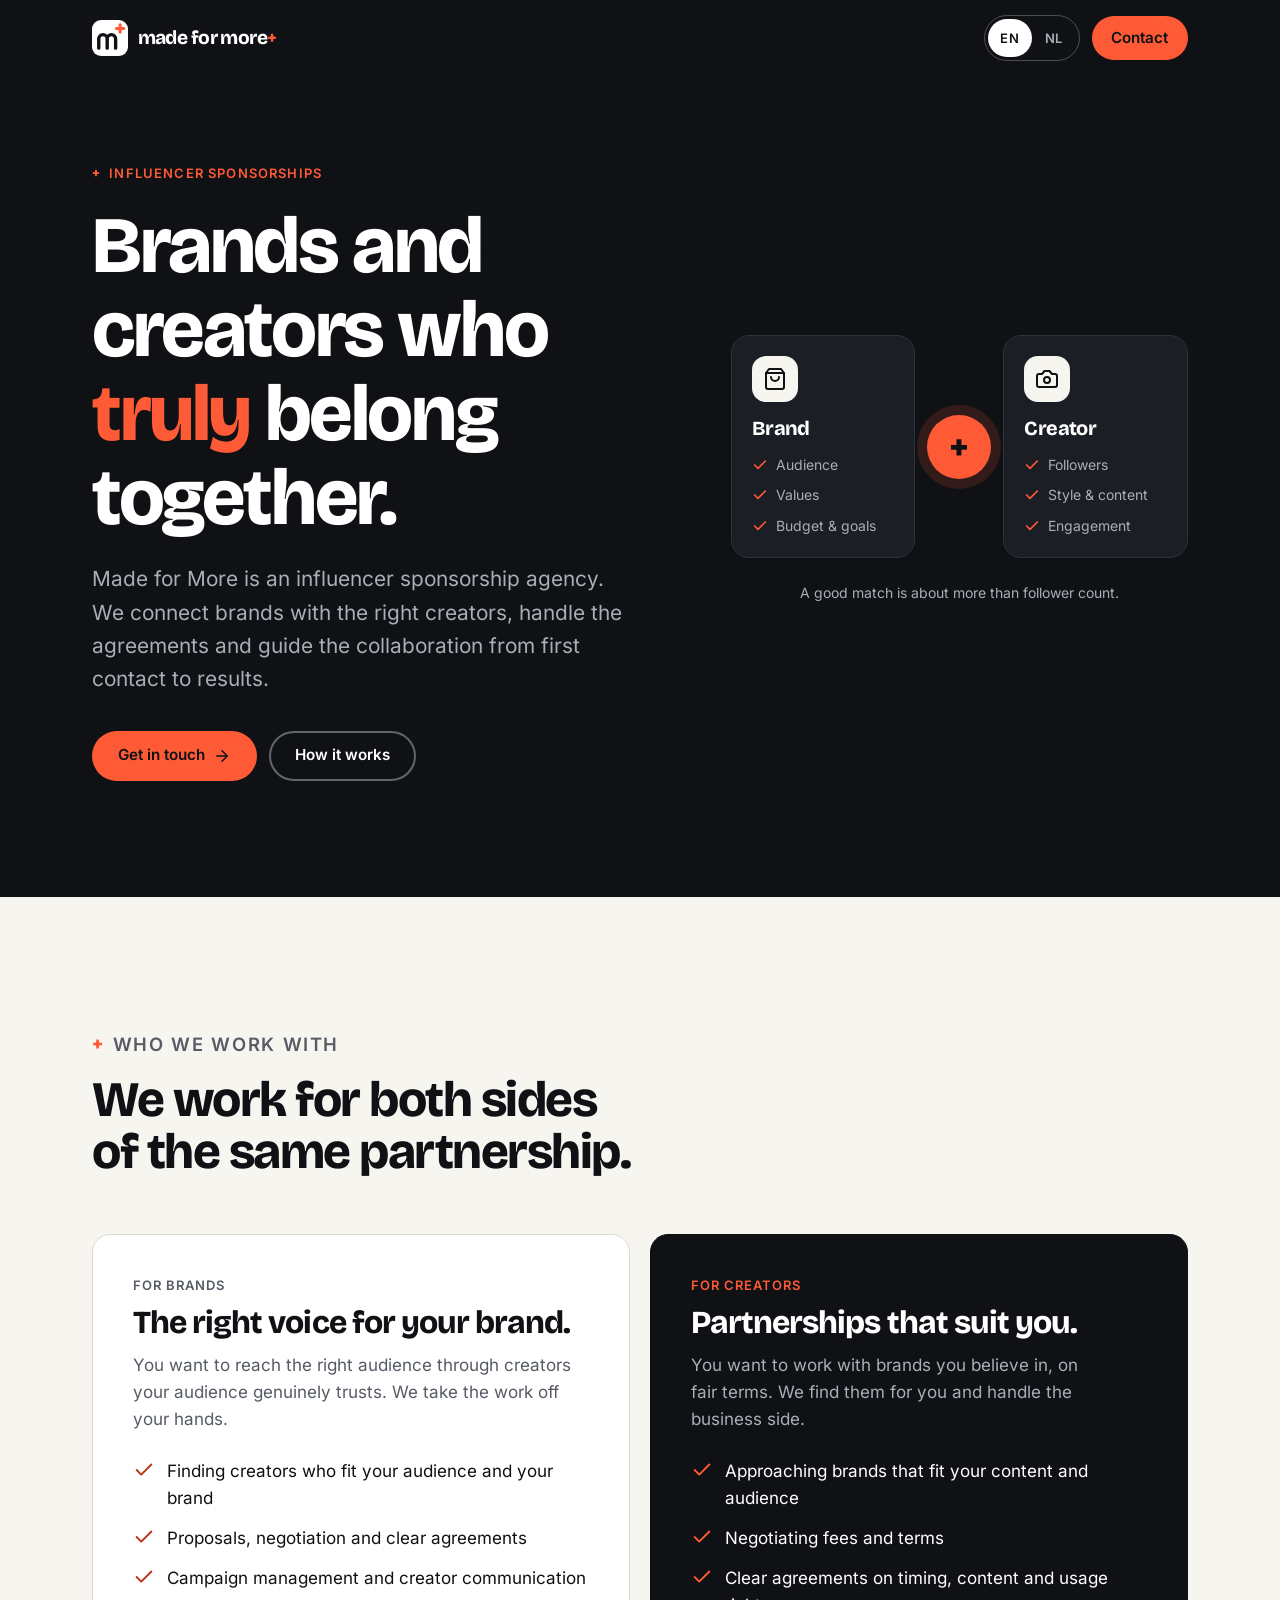
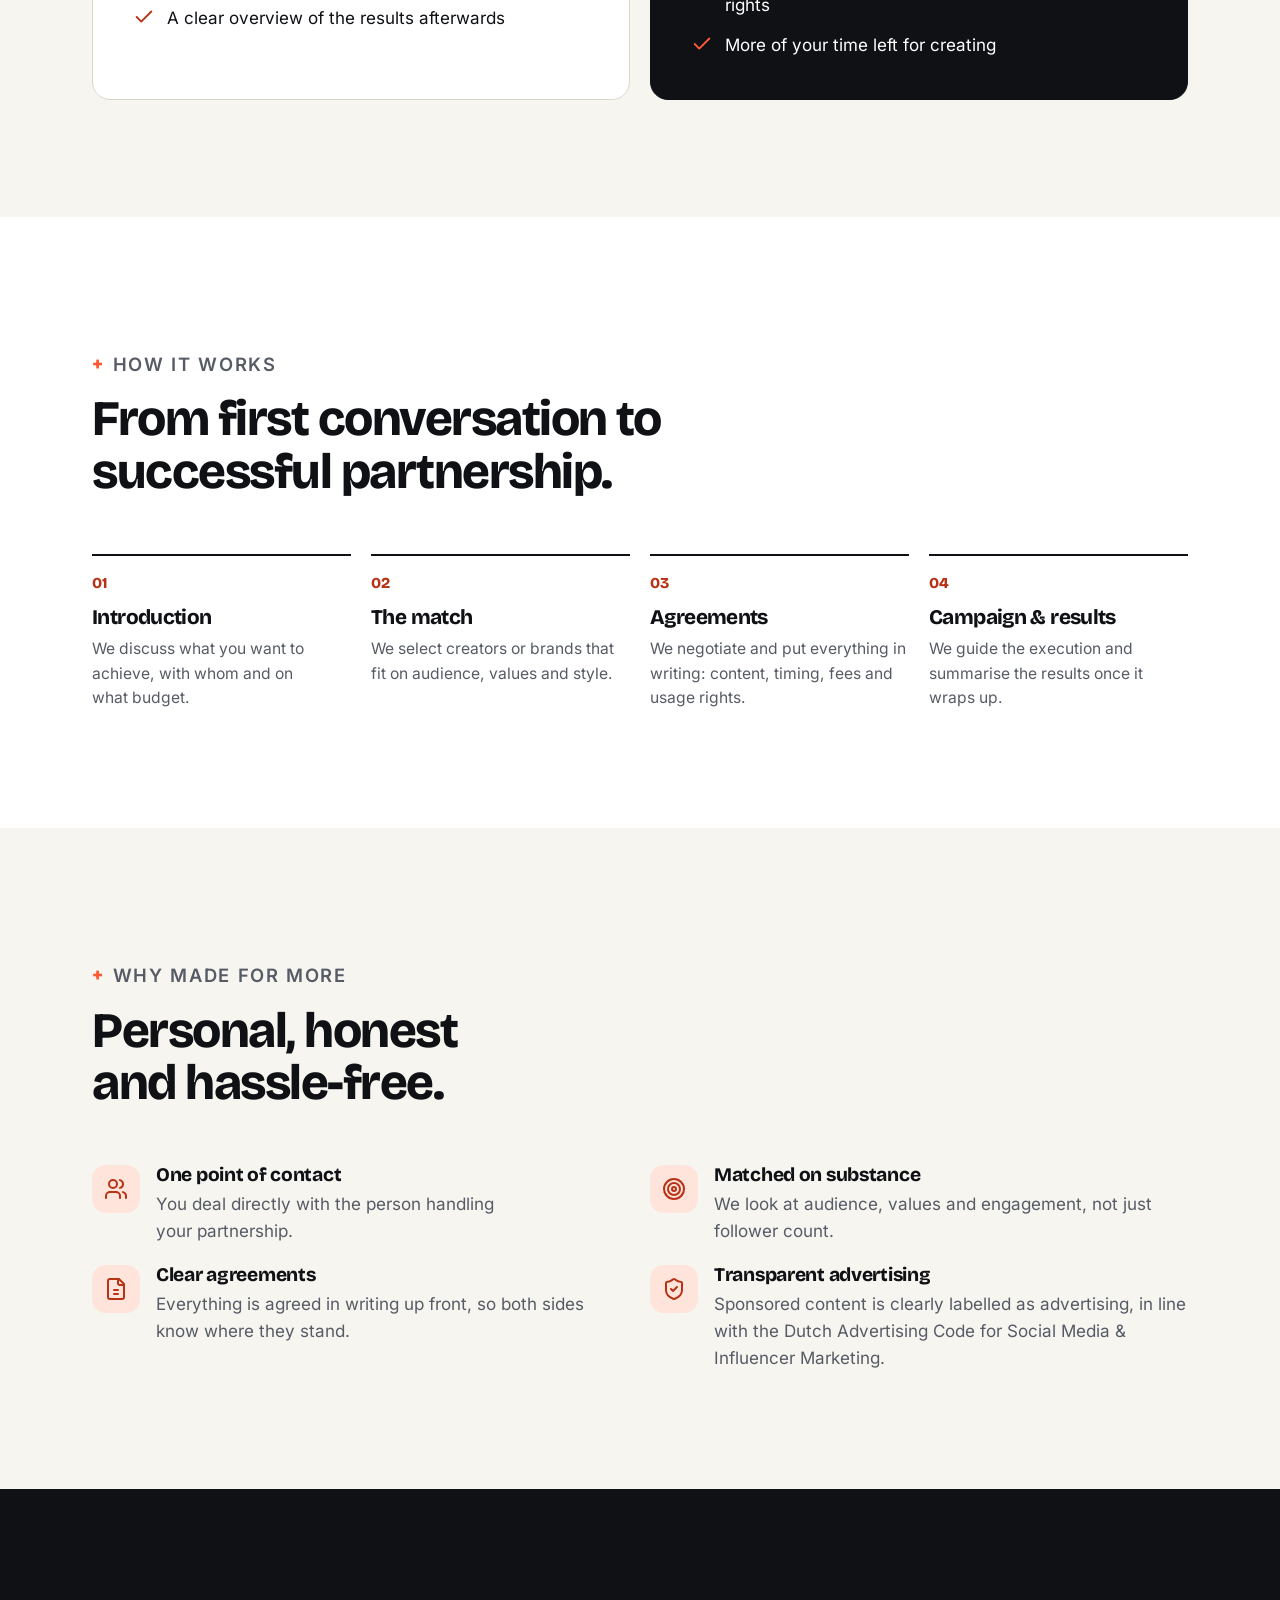
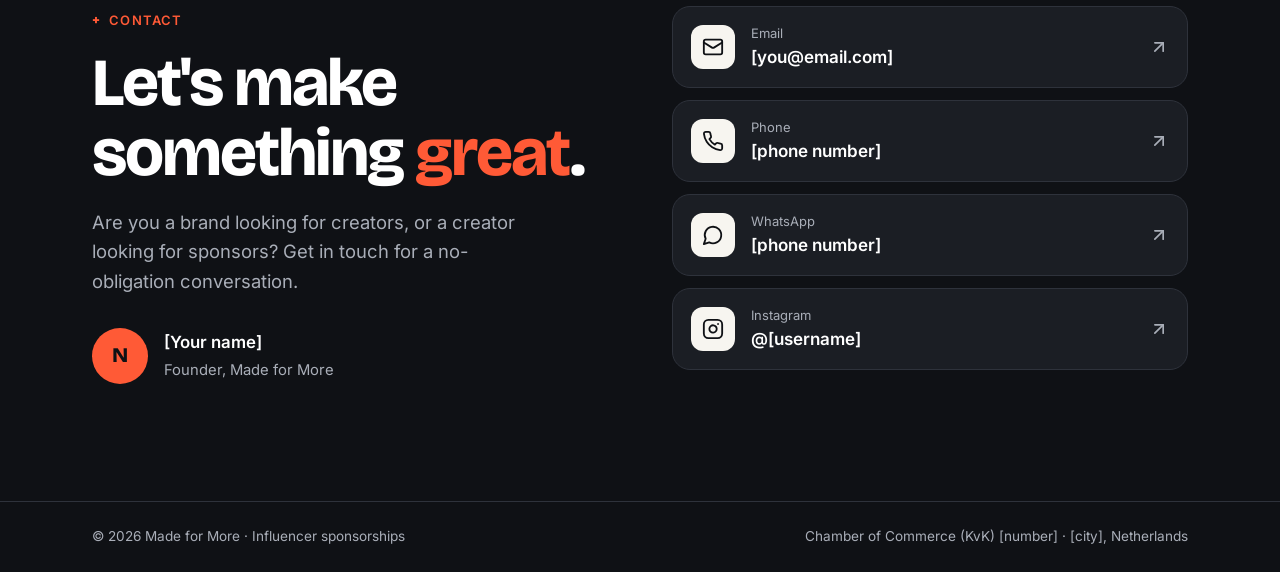
==== made-for-more/site/index.html @ c20d243a "Add Dutch version at /nl/ with EN | NL language switch English stays the main language at /. Both pa" ====
<!doctype html>
<html lang="en">
<head>
<meta charset="utf-8">
<meta name="viewport" content="width=device-width, initial-scale=1">
<title>Made for More | Influencer sponsorships for brands and creators</title>
<meta name="description" content="Made for More connects brands with creators who are a genuine fit. We find the right match, handle the agreements and guide the collaboration.">
<link rel="canonical" href="https://www.madeformore.nl/">
<link rel="alternate" hreflang="en" href="https://www.madeformore.nl/">
<link rel="alternate" hreflang="nl" href="https://www.madeformore.nl/nl/">
<link rel="alternate" hreflang="x-default" href="https://www.madeformore.nl/">
<meta name="theme-color" content="#0F1115">

<meta property="og:type" content="website">
<meta property="og:locale" content="en_US">
<meta property="og:locale:alternate" content="nl_NL">
<meta property="og:site_name" content="Made for More">
<meta property="og:title" content="Made for More | Influencer sponsorships">
<meta property="og:description" content="We connect brands with creators who are a genuine fit, and handle the rest.">
<meta property="og:url" content="https://www.madeformore.nl/">
<meta property="og:image" content="https://www.madeformore.nl/assets/img/og-image.png">
<meta property="og:image:width" content="1200">
<meta property="og:image:height" content="630">
<meta name="twitter:card" content="summary_large_image">

<link rel="icon" href="favicon.svg" type="image/svg+xml">
<link rel="icon" href="assets/img/favicon-32.png" sizes="32x32" type="image/png">
<link rel="apple-touch-icon" href="assets/img/apple-touch-icon.png">
<link rel="manifest" href="site.webmanifest">
<link rel="preload" href="assets/fonts/bricolage-grotesque-latin.woff2" as="font" type="font/woff2" crossorigin>
<link rel="preload" href="assets/fonts/inter-latin.woff2" as="font" type="font/woff2" crossorigin>

<script type="application/ld+json">
{
 "@context": "https://schema.org",
 "@graph": [
  {
   "@type": ["Organization", "ProfessionalService"],
   "@id": "https://www.madeformore.nl/#organization",
   "name": "Made for More",
   "url": "https://www.madeformore.nl/",
   "logo": "https://www.madeformore.nl/assets/img/icon-512.png",
   "description": "Made for More is an influencer sponsorship agency. It connects brands with the right creators, handles the agreements and guides the collaboration from first contact to reporting.",
   "slogan": "Brands and creators who truly belong together.",
   "areaServed": {"@type": "Country", "name": "Netherlands"},
   "knowsAbout": ["Influencer marketing", "Sponsorships", "Creator partnerships", "Influencer marketing advertising disclosure"]
  },
  {
   "@type": "WebSite",
   "@id": "https://www.madeformore.nl/#website",
   "url": "https://www.madeformore.nl/",
   "name": "Made for More",
   "inLanguage": "en",
   "publisher": {"@id": "https://www.madeformore.nl/#organization"}
  }
 ]
}
</script>

<style>
/* Layout: one page, dark opening with a "match" visual, then calm light sections and a large contact block. */
@font-face {
  font-family: "Bricolage Grotesque";
  font-style: normal;
  font-weight: 500 800;
  font-display: swap;
  src: url("assets/fonts/bricolage-grotesque-latin.woff2") format("woff2");
}
@font-face {
  font-family: "Inter";
  font-style: normal;
  font-weight: 400 600;
  font-display: swap;
  src: url("assets/fonts/inter-latin.woff2") format("woff2");
}
:root {
  --ink: #0f1115;
  --ink-2: #1b1e24;
  --line-dark: #2e323b;
  --paper: #f7f5f0;
  --paper-2: #efebe3;
  --white: #ffffff;
  --line: #ddd7cb;
  --muted: #565b65;
  --muted-dark: #a9aeb8;
  --accent: #ff5a36;
  --accent-ink: #b83316;
  --accent-soft: #ffe4db;

  --font-display: "Bricolage Grotesque", ui-sans-serif, system-ui, -apple-system, "Segoe UI", sans-serif;
  --font-body: "Inter", ui-sans-serif, system-ui, -apple-system, "Segoe UI", Roboto, sans-serif;

  --gutter: clamp(1rem, 0.5rem + 2.5vw, 2rem);
  --section: clamp(4rem, 2.5rem + 6vw, 7.5rem);
  --radius: 18px;
  --ease: cubic-bezier(0.22, 1, 0.36, 1);
  color-scheme: light;
}

*, *::before, *::after { box-sizing: border-box; }
html { scroll-behavior: smooth; -webkit-text-size-adjust: 100%; }
body {
  margin: 0;
  background: var(--paper);
  color: var(--ink);
  font: 400 1.0625rem/1.6 var(--font-body);
  -webkit-font-smoothing: antialiased;
}
h1, h2, h3 {
  font-family: var(--font-display);
  font-weight: 750;
  letter-spacing: -0.03em;
  line-height: 1.05;
  margin: 0;
  text-wrap: balance;
}
p { margin: 0; text-wrap: pretty; }
a { color: inherit; }
svg { display: block; }
:focus-visible { outline: 3px solid var(--accent); outline-offset: 3px; border-radius: 6px; }
::selection { background: var(--accent); color: var(--ink); }

.wrap { width: 100%; max-width: 1160px; margin-inline: auto; padding-inline: var(--gutter); }

.eyebrow {
  display: inline-flex;
  align-items: center;
  gap: 0.5rem;
  font-size: 0.8125rem;
  font-weight: 600;
  letter-spacing: 0.09em;
  text-transform: uppercase;
  color: var(--accent-ink);
}
.eyebrow::before { content: "+"; font: 800 1.15em/1 var(--font-display); color: var(--accent); }
.dark .eyebrow { color: var(--accent); }

.btn {
  display: inline-flex;
  align-items: center;
  gap: 0.5rem;
  min-height: 50px;
  padding: 0.8rem 1.5rem;
  border-radius: 999px;
  border: 2px solid transparent;
  font: 600 0.95rem/1.2 var(--font-body);
  text-decoration: none;
  cursor: pointer;
  transition: transform 200ms var(--ease), background-color 200ms var(--ease), color 200ms var(--ease), border-color 200ms var(--ease);
}
.btn:hover { transform: translateY(-2px); }
.btn svg { width: 18px; height: 18px; }
.btn--accent { background: var(--accent); color: var(--ink); }
.btn--accent:hover { background: #ff7350; }
.btn--line { border-color: rgb(255 255 255 / 0.35); color: var(--white); }
.btn--line:hover { background: var(--white); color: var(--ink); border-color: var(--white); }
.btn--ink { background: var(--ink); color: var(--white); }

/* Header */
.top {
  position: absolute;
  inset: 0 0 auto 0;
  z-index: 10;
  padding-top: env(safe-area-inset-top, 0px);
}
.top .wrap { display: flex; align-items: center; justify-content: space-between; height: 76px; }
.brand {
  display: inline-flex;
  align-items: center;
  gap: 0.6rem;
  color: var(--white);
  text-decoration: none;
  font: 750 1.2rem/1 var(--font-display);
  letter-spacing: -0.03em;
}
.brand svg { width: 36px; height: 36px; }
.brand b { color: var(--accent); font-weight: 750; }
.top .btn { min-height: 44px; padding: 0.55rem 1.1rem; }
.top__actions { display: flex; align-items: center; gap: 0.75rem; }
.lang {
  display: inline-flex;
  padding: 3px;
  border: 1px solid rgb(255 255 255 / 0.25);
  border-radius: 999px;
}
.lang a {
  display: grid;
  place-items: center;
  min-width: 44px;
  min-height: 38px;
  padding: 0 0.6rem;
  border-radius: 999px;
  color: var(--muted-dark);
  font: 600 0.8125rem/1 var(--font-body);
  letter-spacing: 0.06em;
  text-decoration: none;
  transition: color 200ms var(--ease), background-color 200ms var(--ease);
}
.lang a:hover { color: var(--white); }
.lang a[aria-current="true"] { background: var(--white); color: var(--ink); }
@media (max-width: 480px) { .top .btn { display: none; } }

/* Hero */
.hero {
  background: var(--ink);
  color: var(--white);
  padding: calc(76px + clamp(3rem, 2rem + 4vw, 6rem)) 0 var(--section);
  overflow: hidden;
}
.hero__grid { display: grid; gap: clamp(3rem, 2rem + 4vw, 5rem); align-items: center; }
@media (min-width: 980px) { .hero__grid { grid-template-columns: 1.1fr 0.9fr; } }
.hero h1 { font-size: clamp(2.6rem, 1.5rem + 4.6vw, 5rem); margin: 1.1rem 0 1.4rem; }
.hero h1 em { font-style: normal; color: var(--accent); }
.hero__lead { font-size: clamp(1.1rem, 1rem + 0.4vw, 1.3rem); color: var(--muted-dark); max-width: 34rem; }
.hero__cta { display: flex; flex-wrap: wrap; gap: 0.75rem; margin-top: 2.2rem; }

/* Match visual */
.match { position: relative; display: grid; grid-template-columns: 1fr auto 1fr; align-items: center; gap: 0.75rem; }
.match__card {
  background: var(--ink-2);
  border: 1px solid var(--line-dark);
  border-radius: var(--radius);
  padding: 1.25rem;
  min-width: 0;
  align-self: stretch;
}
.match__icon {
  width: 46px; height: 46px;
  display: grid; place-items: center;
  border-radius: 14px;
  background: var(--paper);
  color: var(--ink);
  margin-bottom: 1rem;
}
.match__icon svg { width: 24px; height: 24px; }
.match__card h2 { font-size: 1.25rem; margin-bottom: 0.9rem; }
.match__list { list-style: none; margin: 0; padding: 0; display: grid; gap: 0.5rem; font-size: 0.875rem; color: var(--muted-dark); }
.match__list li { display: flex; gap: 0.5rem; align-items: center; }
.match__list svg { width: 16px; height: 16px; color: var(--accent); flex: none; }
.match__plus {
  width: 64px; height: 64px;
  border-radius: 50%;
  background: var(--accent);
  color: var(--ink);
  display: grid; place-items: center;
  font: 800 2.4rem/1 var(--font-display);
  box-shadow: 0 0 0 10px rgb(255 90 54 / 0.15);
}
.match__line {
  position: absolute;
  left: 12%; right: 12%; top: 50%;
  height: 2px;
  background: repeating-linear-gradient(90deg, var(--line-dark) 0 8px, transparent 8px 14px);
  z-index: -1;
}
.match__caption { grid-column: 1 / -1; text-align: center; font-size: 0.875rem; color: var(--muted-dark); margin-top: 0.75rem; }
@media (max-width: 520px) {
  .match { gap: 0.4rem; }
  .match__card { padding: 0.9rem; }
  .match__icon { width: 38px; height: 38px; margin-bottom: 0.7rem; }
  .match__card h2 { font-size: 1.05rem; margin-bottom: 0.6rem; }
  .match__list { font-size: 0.8125rem; }
  .match__plus { width: 40px; height: 40px; font-size: 1.6rem; box-shadow: 0 0 0 6px rgb(255 90 54 / 0.15); }
}

/* Sections */
.section { padding-block: var(--section); }
.section--white { background: var(--white); }
.head { max-width: 640px; margin-bottom: clamp(2.5rem, 2rem + 2vw, 3.5rem); }
.head h2 { font-size: clamp(2rem, 1.4rem + 2.4vw, 3.1rem); margin-top: 0.9rem; }
.head p { margin-top: 1rem; font-size: 1.15rem; color: var(--muted); }

/* For brands / for creators */
.sides { display: grid; gap: 1.25rem; }
@media (min-width: 820px) { .sides { grid-template-columns: 1fr 1fr; } }
.side {
  background: var(--white);
  border: 1px solid var(--line);
  border-radius: var(--radius);
  padding: clamp(1.5rem, 1rem + 2vw, 2.5rem);
  min-width: 0;
}
.side--ink { background: var(--ink); border-color: var(--ink); color: var(--white); }
.side__label { font-size: 0.8125rem; font-weight: 600; letter-spacing: 0.08em; text-transform: uppercase; color: var(--accent-ink); }
.side--ink .side__label { color: var(--accent); }
.side h3 { font-size: clamp(1.5rem, 1.2rem + 1vw, 2rem); margin: 0.6rem 0 0.8rem; }
.side > p { color: var(--muted); }
.side--ink > p { color: var(--muted-dark); }
.checks { list-style: none; padding: 0; margin: 1.5rem 0 0; display: grid; gap: 0.8rem; }
.checks li { display: grid; grid-template-columns: 22px 1fr; gap: 0.75rem; }
.checks svg { width: 22px; height: 22px; color: var(--accent-ink); margin-top: 1px; }
.side--ink .checks svg { color: var(--accent); }

/* How it works */
.steps { list-style: none; margin: 0; padding: 0; display: grid; gap: 1.25rem; counter-reset: s; }
@media (min-width: 640px) { .steps { grid-template-columns: repeat(2, 1fr); } }
@media (min-width: 1000px) { .steps { grid-template-columns: repeat(4, 1fr); } }
.steps li { counter-increment: s; border-top: 2px solid var(--ink); padding-top: 1.25rem; }
.steps li::before {
  content: counter(s, decimal-leading-zero);
  display: block;
  font: 800 0.95rem/1 var(--font-display);
  color: var(--accent-ink);
  margin-bottom: 1rem;
}
.steps h3 { font-size: 1.3rem; margin-bottom: 0.5rem; }
.steps p { color: var(--muted); font-size: 0.975rem; }

/* Why */
.why { display: grid; gap: 1.25rem; }
@media (min-width: 760px) { .why { grid-template-columns: repeat(2, 1fr); } }
.why__item { display: grid; grid-template-columns: 48px 1fr; gap: 1rem; align-items: start; }
.why__icon { width: 48px; height: 48px; border-radius: 14px; background: var(--accent-soft); color: var(--accent-ink); display: grid; place-items: center; }
.why__icon svg { width: 24px; height: 24px; }
.why__item h3 { font-size: 1.2rem; margin-bottom: 0.35rem; letter-spacing: -0.015em; }
.why__item p { color: var(--muted); }

/* Contact */
.contact { background: var(--ink); color: var(--white); padding-block: var(--section); }
.contact__grid { display: grid; gap: clamp(2.5rem, 2rem + 3vw, 4rem); }
@media (min-width: 940px) { .contact__grid { grid-template-columns: 1fr 1fr; align-items: start; } }
.contact h2 { font-size: clamp(2.4rem, 1.5rem + 3.6vw, 4.2rem); margin-top: 0.9rem; }
.contact h2 span { color: var(--accent); }
.contact__intro { color: var(--muted-dark); font-size: 1.15rem; margin-top: 1.2rem; max-width: 30rem; }
.person { display: flex; align-items: center; gap: 1rem; margin-top: 2rem; }
.person__avatar {
  width: 56px; height: 56px; border-radius: 50%;
  background: var(--accent); color: var(--ink);
  display: grid; place-items: center;
  font: 800 1.3rem/1 var(--font-display);
  flex: none;
}
.person strong { display: block; font-size: 1.05rem; }
.person span { color: var(--muted-dark); font-size: 0.925rem; }
.channels { list-style: none; margin: 0; padding: 0; display: grid; gap: 0.75rem; }
.channel {
  display: grid;
  grid-template-columns: 44px 1fr auto;
  align-items: center;
  gap: 1rem;
  padding: 1rem 1.15rem;
  border: 1px solid var(--line-dark);
  border-radius: var(--radius);
  background: var(--ink-2);
  text-decoration: none;
  color: var(--white);
  transition: border-color 200ms var(--ease), transform 200ms var(--ease);
  min-width: 0;
}
a.channel:hover { border-color: var(--accent); transform: translateY(-2px); }
.channel__icon { width: 44px; height: 44px; border-radius: 12px; background: var(--paper); color: var(--ink); display: grid; place-items: center; }
.channel__icon svg { width: 22px; height: 22px; }
.channel small { display: block; color: var(--muted-dark); font-size: 0.8125rem; }
.channel strong { display: block; font-weight: 600; overflow-wrap: anywhere; }
.channel__arrow { width: 20px; height: 20px; color: var(--muted-dark); }

.foot { background: var(--ink); color: var(--muted-dark); border-top: 1px solid var(--line-dark); font-size: 0.85rem; padding-block: 1.5rem calc(1.5rem + env(safe-area-inset-bottom, 0px)); }
.foot .wrap { display: flex; flex-wrap: wrap; justify-content: space-between; gap: 0.75rem; }

@media (prefers-reduced-motion: reduce) {
  html { scroll-behavior: auto; }
  *, *::before, *::after { transition-duration: 0.01ms !important; }
}
</style>
</head>
<body>

<header class="top">
  <div class="wrap">
    <a class="brand" href="#top" aria-label="Made for More, back to top">
      <svg viewBox="0 0 64 64" aria-hidden="true"><rect width="64" height="64" rx="16" fill="#FFFFFF"/><path d="M12 50V33.5a7.5 7.5 0 0 1 15 0V50M27 33.5a7.5 7.5 0 0 1 15 0V50" fill="none" stroke="#0F1115" stroke-width="6" stroke-linecap="round" stroke-linejoin="round"/><path d="M50 8.5v13M43.5 15h13" stroke="#FF5A36" stroke-width="5.5" stroke-linecap="round"/></svg>
      <span>made for more<b>+</b></span>
    </a>
    <div class="top__actions">
      <nav class="lang" aria-label="Language">
        <a href="./" hreflang="en" lang="en" aria-current="true">EN</a>
        <a href="nl/" hreflang="nl" lang="nl">NL</a>
      </nav>
      <a class="btn btn--accent" href="#contact">Contact</a>
    </div>
  </div>
</header>

<main id="top">
  <section class="hero dark" aria-labelledby="hero-title">
    <div class="wrap hero__grid">
      <div>
        <p class="eyebrow">Influencer sponsorships</p>
        <h1 id="hero-title">Brands and creators who <em>truly</em> belong together.</h1>
        <p class="hero__lead">Made for More is an influencer sponsorship agency. We connect brands with the right creators, handle the agreements and guide the collaboration from first contact to results.</p>
        <div class="hero__cta">
          <a class="btn btn--accent" href="#contact">Get in touch
            <svg viewBox="0 0 24 24" fill="none" stroke="currentColor" stroke-width="2" stroke-linecap="round" stroke-linejoin="round" aria-hidden="true"><path d="M5 12h14"/><path d="m12 5 7 7-7 7"/></svg></a>
          <a class="btn btn--line" href="#how-it-works">How it works</a>
        </div>
      </div>

      <div class="match" aria-label="A brand and a creator matched on audience, values and style">
        <span class="match__line" aria-hidden="true"></span>
        <div class="match__card">
          <div class="match__icon" aria-hidden="true"><svg viewBox="0 0 24 24" fill="none" stroke="currentColor" stroke-width="2" stroke-linecap="round" stroke-linejoin="round"><path d="M6 2 3 6v14a2 2 0 0 0 2 2h14a2 2 0 0 0 2-2V6l-3-4Z"/><path d="M3 6h18"/><path d="M16 10a4 4 0 0 1-8 0"/></svg></div>
          <h2>Brand</h2>
          <ul class="match__list">
            <li><svg viewBox="0 0 24 24" fill="none" stroke="currentColor" stroke-width="2.5" stroke-linecap="round" stroke-linejoin="round" aria-hidden="true"><path d="M20 6 9 17l-5-5"/></svg>Audience</li>
            <li><svg viewBox="0 0 24 24" fill="none" stroke="currentColor" stroke-width="2.5" stroke-linecap="round" stroke-linejoin="round" aria-hidden="true"><path d="M20 6 9 17l-5-5"/></svg>Values</li>
            <li><svg viewBox="0 0 24 24" fill="none" stroke="currentColor" stroke-width="2.5" stroke-linecap="round" stroke-linejoin="round" aria-hidden="true"><path d="M20 6 9 17l-5-5"/></svg>Budget &amp; goals</li>
          </ul>
        </div>
        <div class="match__plus" aria-hidden="true">+</div>
        <div class="match__card">
          <div class="match__icon" aria-hidden="true"><svg viewBox="0 0 24 24" fill="none" stroke="currentColor" stroke-width="2" stroke-linecap="round" stroke-linejoin="round"><path d="M14.5 4h-5L7 7H4a2 2 0 0 0-2 2v9a2 2 0 0 0 2 2h16a2 2 0 0 0 2-2V9a2 2 0 0 0-2-2h-3l-2.5-3z"/><circle cx="12" cy="13" r="3"/></svg></div>
          <h2>Creator</h2>
          <ul class="match__list">
            <li><svg viewBox="0 0 24 24" fill="none" stroke="currentColor" stroke-width="2.5" stroke-linecap="round" stroke-linejoin="round" aria-hidden="true"><path d="M20 6 9 17l-5-5"/></svg>Followers</li>
            <li><svg viewBox="0 0 24 24" fill="none" stroke="currentColor" stroke-width="2.5" stroke-linecap="round" stroke-linejoin="round" aria-hidden="true"><path d="M20 6 9 17l-5-5"/></svg>Style &amp; content</li>
            <li><svg viewBox="0 0 24 24" fill="none" stroke="currentColor" stroke-width="2.5" stroke-linecap="round" stroke-linejoin="round" aria-hidden="true"><path d="M20 6 9 17l-5-5"/></svg>Engagement</li>
          </ul>
        </div>
        <p class="match__caption">A good match is about more than follower count.</p>
      </div>
    </div>
  </section>

  <section class="section" aria-labelledby="who-title">
    <div class="wrap">
      <div class="head">
        <p class="eyebrow">Who we work with</p>
        <h2 id="who-title">We work for both sides of the same partnership.</h2>
      </div>
      <div class="sides">
        <article class="side">
          <p class="side__label">For brands</p>
          <h3>The right voice for your brand.</h3>
          <p>You want to reach the right audience through creators your audience genuinely trusts. We take the work off your hands.</p>
          <ul class="checks">
            <li><svg viewBox="0 0 24 24" fill="none" stroke="currentColor" stroke-width="2" stroke-linecap="round" stroke-linejoin="round" aria-hidden="true"><path d="M20 6 9 17l-5-5"/></svg><span>Finding creators who fit your audience and your brand</span></li>
            <li><svg viewBox="0 0 24 24" fill="none" stroke="currentColor" stroke-width="2" stroke-linecap="round" stroke-linejoin="round" aria-hidden="true"><path d="M20 6 9 17l-5-5"/></svg><span>Proposals, negotiation and clear agreements</span></li>
            <li><svg viewBox="0 0 24 24" fill="none" stroke="currentColor" stroke-width="2" stroke-linecap="round" stroke-linejoin="round" aria-hidden="true"><path d="M20 6 9 17l-5-5"/></svg><span>Campaign management and creator communication</span></li>
            <li><svg viewBox="0 0 24 24" fill="none" stroke="currentColor" stroke-width="2" stroke-linecap="round" stroke-linejoin="round" aria-hidden="true"><path d="M20 6 9 17l-5-5"/></svg><span>A clear overview of the results afterwards</span></li>
          </ul>
        </article>
        <article class="side side--ink">
          <p class="side__label">For creators</p>
          <h3>Partnerships that suit you.</h3>
          <p>You want to work with brands you believe in, on fair terms. We find them for you and handle the business side.</p>
          <ul class="checks">
            <li><svg viewBox="0 0 24 24" fill="none" stroke="currentColor" stroke-width="2" stroke-linecap="round" stroke-linejoin="round" aria-hidden="true"><path d="M20 6 9 17l-5-5"/></svg><span>Approaching brands that fit your content and audience</span></li>
            <li><svg viewBox="0 0 24 24" fill="none" stroke="currentColor" stroke-width="2" stroke-linecap="round" stroke-linejoin="round" aria-hidden="true"><path d="M20 6 9 17l-5-5"/></svg><span>Negotiating fees and terms</span></li>
            <li><svg viewBox="0 0 24 24" fill="none" stroke="currentColor" stroke-width="2" stroke-linecap="round" stroke-linejoin="round" aria-hidden="true"><path d="M20 6 9 17l-5-5"/></svg><span>Clear agreements on timing, content and usage rights</span></li>
            <li><svg viewBox="0 0 24 24" fill="none" stroke="currentColor" stroke-width="2" stroke-linecap="round" stroke-linejoin="round" aria-hidden="true"><path d="M20 6 9 17l-5-5"/></svg><span>More of your time left for creating</span></li>
          </ul>
        </article>
      </div>
    </div>
  </section>

  <section class="section section--white" id="how-it-works" aria-labelledby="how-it-works-title">
    <div class="wrap">
      <div class="head">
        <p class="eyebrow">How it works</p>
        <h2 id="how-it-works-title">From first conversation to successful partnership.</h2>
      </div>
      <ol class="steps">
        <li><h3>Introduction</h3><p>We discuss what you want to achieve, with whom and on what budget.</p></li>
        <li><h3>The match</h3><p>We select creators or brands that fit on audience, values and style.</p></li>
        <li><h3>Agreements</h3><p>We negotiate and put everything in writing: content, timing, fees and usage rights.</p></li>
        <li><h3>Campaign &amp; results</h3><p>We guide the execution and summarise the results once it wraps up.</p></li>
      </ol>
    </div>
  </section>

  <section class="section" aria-labelledby="why-title">
    <div class="wrap">
      <div class="head">
        <p class="eyebrow">Why Made for More</p>
        <h2 id="why-title">Personal, honest and hassle-free.</h2>
      </div>
      <div class="why">
        <div class="why__item">
          <div class="why__icon" aria-hidden="true"><svg viewBox="0 0 24 24" fill="none" stroke="currentColor" stroke-width="2" stroke-linecap="round" stroke-linejoin="round"><path d="M16 21v-2a4 4 0 0 0-4-4H6a4 4 0 0 0-4 4v2"/><circle cx="9" cy="7" r="4"/><path d="M22 21v-2a4 4 0 0 0-3-3.87"/><path d="M16 3.13a4 4 0 0 1 0 7.75"/></svg></div>
          <div><h3>One point of contact</h3><p>You deal directly with the person handling your partnership.</p></div>
        </div>
        <div class="why__item">
          <div class="why__icon" aria-hidden="true"><svg viewBox="0 0 24 24" fill="none" stroke="currentColor" stroke-width="2" stroke-linecap="round" stroke-linejoin="round"><circle cx="12" cy="12" r="10"/><circle cx="12" cy="12" r="6"/><circle cx="12" cy="12" r="2"/></svg></div>
          <div><h3>Matched on substance</h3><p>We look at audience, values and engagement, not just follower count.</p></div>
        </div>
        <div class="why__item">
          <div class="why__icon" aria-hidden="true"><svg viewBox="0 0 24 24" fill="none" stroke="currentColor" stroke-width="2" stroke-linecap="round" stroke-linejoin="round"><path d="M15 2H6a2 2 0 0 0-2 2v16a2 2 0 0 0 2 2h12a2 2 0 0 0 2-2V7Z"/><path d="M14 2v4a2 2 0 0 0 2 2h4"/><path d="M10 13h4"/><path d="M10 17h4"/></svg></div>
          <div><h3>Clear agreements</h3><p>Everything is agreed in writing up front, so both sides know where they stand.</p></div>
        </div>
        <div class="why__item">
          <div class="why__icon" aria-hidden="true"><svg viewBox="0 0 24 24" fill="none" stroke="currentColor" stroke-width="2" stroke-linecap="round" stroke-linejoin="round"><path d="M20 13c0 5-3.5 7.5-7.66 8.95a1 1 0 0 1-.67-.01C7.5 20.5 4 18 4 13V6a1 1 0 0 1 1-1c2 0 4.5-1.2 6.24-2.72a1.17 1.17 0 0 1 1.52 0C14.51 3.81 17 5 19 5a1 1 0 0 1 1 1z"/><path d="m9 12 2 2 4-4"/></svg></div>
          <div><h3>Transparent advertising</h3><p>Sponsored content is clearly labelled as advertising, in line with the Dutch Advertising Code for Social Media &amp; Influencer Marketing.</p></div>
        </div>
      </div>
    </div>
  </section>

  <section class="contact dark" id="contact" aria-labelledby="contact-title">
    <div class="wrap contact__grid">
      <div>
        <p class="eyebrow">Contact</p>
        <h2 id="contact-title">Let's make something <span>great</span>.</h2>
        <p class="contact__intro">Are you a brand looking for creators, or a creator looking for sponsors? Get in touch for a no-obligation conversation.</p>
        <div class="person">
          <div class="person__avatar" aria-hidden="true">N</div>
          <div><strong>[Your name]</strong><span>Founder, Made for More</span></div>
        </div>
      </div>
      <ul class="channels">
        <li><a class="channel" href="mailto:[you@email.com]">
          <span class="channel__icon" aria-hidden="true"><svg viewBox="0 0 24 24" fill="none" stroke="currentColor" stroke-width="2" stroke-linecap="round" stroke-linejoin="round"><rect width="20" height="16" x="2" y="4" rx="2"/><path d="m22 7-8.97 5.7a1.94 1.94 0 0 1-2.06 0L2 7"/></svg></span>
          <span><small>Email</small><strong>[you@email.com]</strong></span>
          <svg class="channel__arrow" viewBox="0 0 24 24" fill="none" stroke="currentColor" stroke-width="2" stroke-linecap="round" stroke-linejoin="round" aria-hidden="true"><path d="M7 17 17 7"/><path d="M7 7h10v10"/></svg></a></li>
        <li><a class="channel" href="tel:[phone number]">
          <span class="channel__icon" aria-hidden="true"><svg viewBox="0 0 24 24" fill="none" stroke="currentColor" stroke-width="2" stroke-linecap="round" stroke-linejoin="round"><path d="M22 16.92v3a2 2 0 0 1-2.18 2 19.79 19.79 0 0 1-8.63-3.07 19.5 19.5 0 0 1-6-6 19.79 19.79 0 0 1-3.07-8.67A2 2 0 0 1 4.11 2h3a2 2 0 0 1 2 1.72 12.84 12.84 0 0 0 .7 2.81 2 2 0 0 1-.45 2.11L8.09 9.91a16 16 0 0 0 6 6l1.27-1.27a2 2 0 0 1 2.11-.45 12.84 12.84 0 0 0 2.81.7A2 2 0 0 1 22 16.92z"/></svg></span>
          <span><small>Phone</small><strong>[phone number]</strong></span>
          <svg class="channel__arrow" viewBox="0 0 24 24" fill="none" stroke="currentColor" stroke-width="2" stroke-linecap="round" stroke-linejoin="round" aria-hidden="true"><path d="M7 17 17 7"/><path d="M7 7h10v10"/></svg></a></li>
        <li><a class="channel" href="https://wa.me/[number]" target="_blank" rel="noopener">
          <span class="channel__icon" aria-hidden="true"><svg viewBox="0 0 24 24" fill="none" stroke="currentColor" stroke-width="2" stroke-linecap="round" stroke-linejoin="round"><path d="M7.9 20A9 9 0 1 0 4 16.1L2 22Z"/></svg></span>
          <span><small>WhatsApp</small><strong>[phone number]</strong></span>
          <svg class="channel__arrow" viewBox="0 0 24 24" fill="none" stroke="currentColor" stroke-width="2" stroke-linecap="round" stroke-linejoin="round" aria-hidden="true"><path d="M7 17 17 7"/><path d="M7 7h10v10"/></svg></a></li>
        <li><a class="channel" href="https://www.instagram.com/[username]" target="_blank" rel="noopener">
          <span class="channel__icon" aria-hidden="true"><svg viewBox="0 0 24 24" fill="none" stroke="currentColor" stroke-width="2" stroke-linecap="round" stroke-linejoin="round"><rect width="20" height="20" x="2" y="2" rx="5"/><path d="M16 11.37A4 4 0 1 1 12.63 8 4 4 0 0 1 16 11.37z"/><path d="M17.5 6.5h.01"/></svg></span>
          <span><small>Instagram</small><strong>@[username]</strong></span>
          <svg class="channel__arrow" viewBox="0 0 24 24" fill="none" stroke="currentColor" stroke-width="2" stroke-linecap="round" stroke-linejoin="round" aria-hidden="true"><path d="M7 17 17 7"/><path d="M7 7h10v10"/></svg></a></li>
      </ul>
    </div>
  </section>
</main>

<footer class="foot">
  <div class="wrap">
    <p>© 2026 Made for More · Influencer sponsorships</p>
    <p>Chamber of Commerce (KvK) [number] · [city], Netherlands</p>
  </div>
</footer>

</body>
</html>
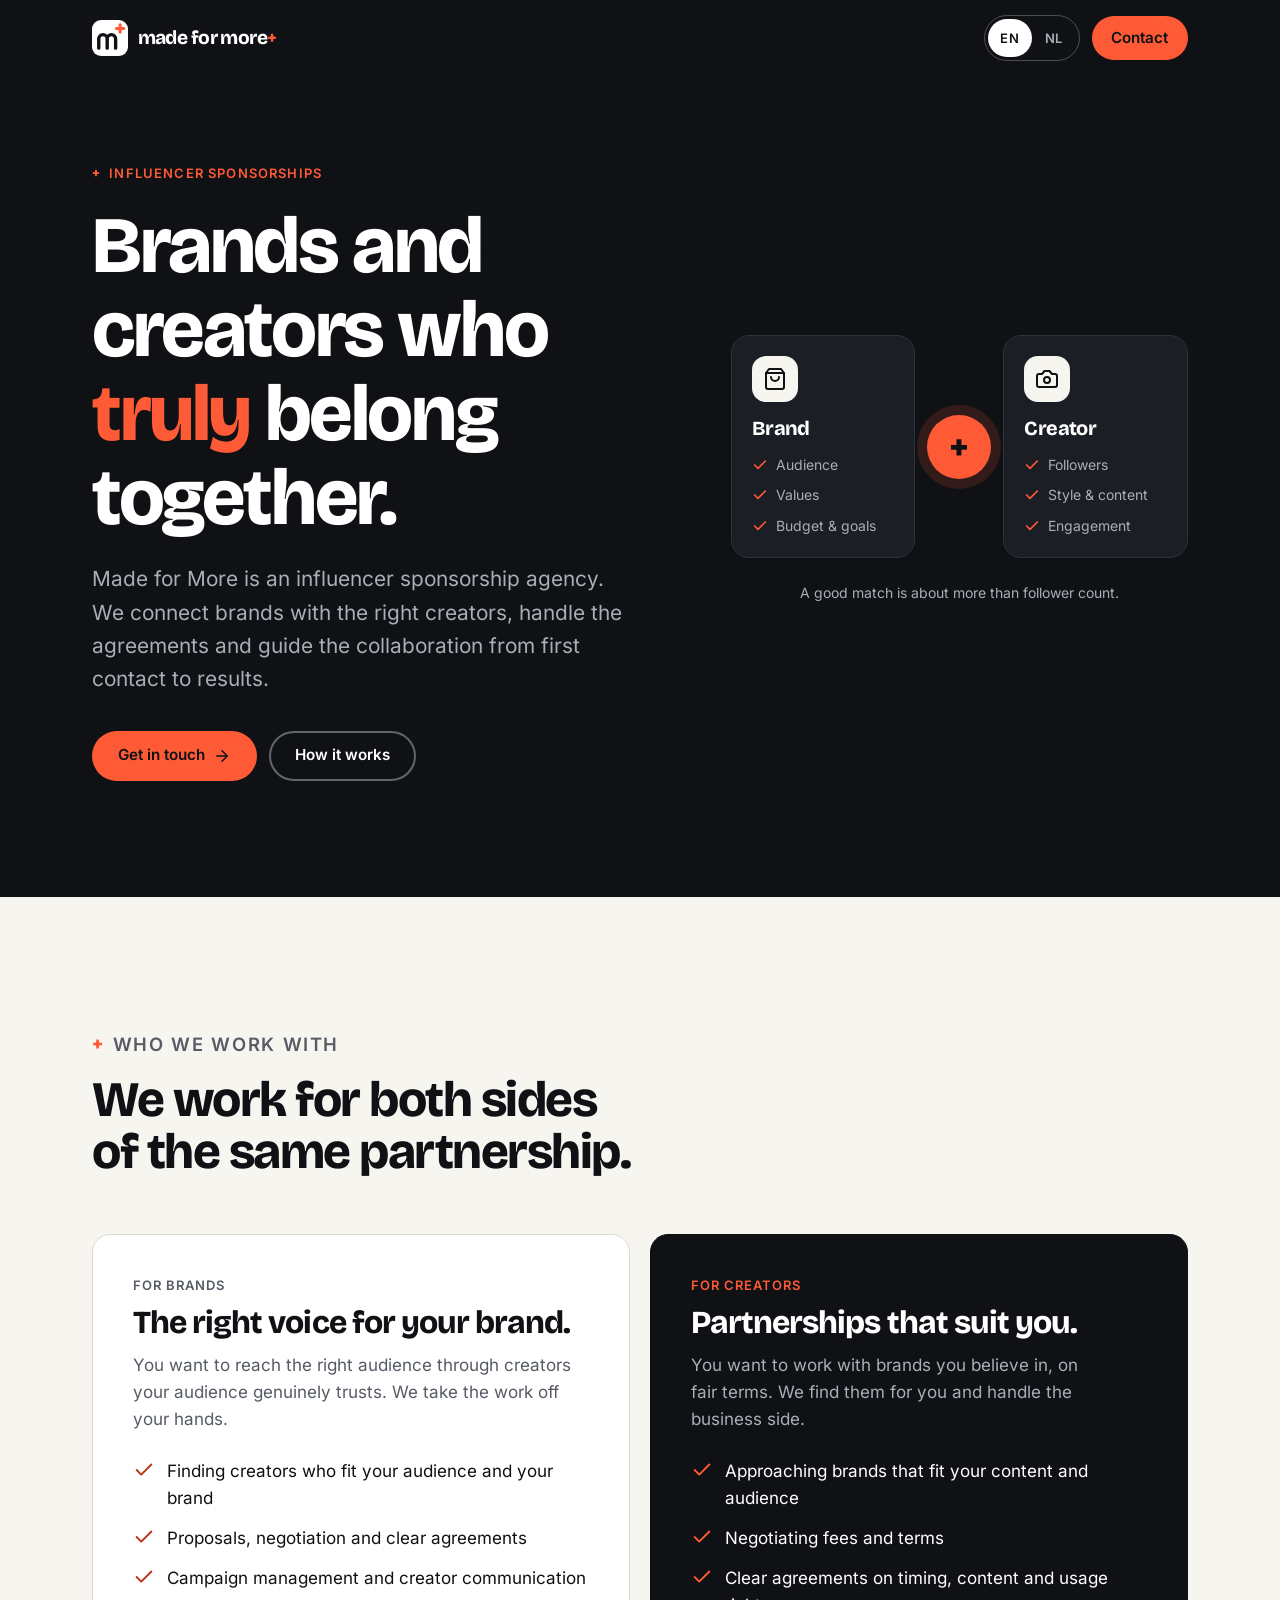
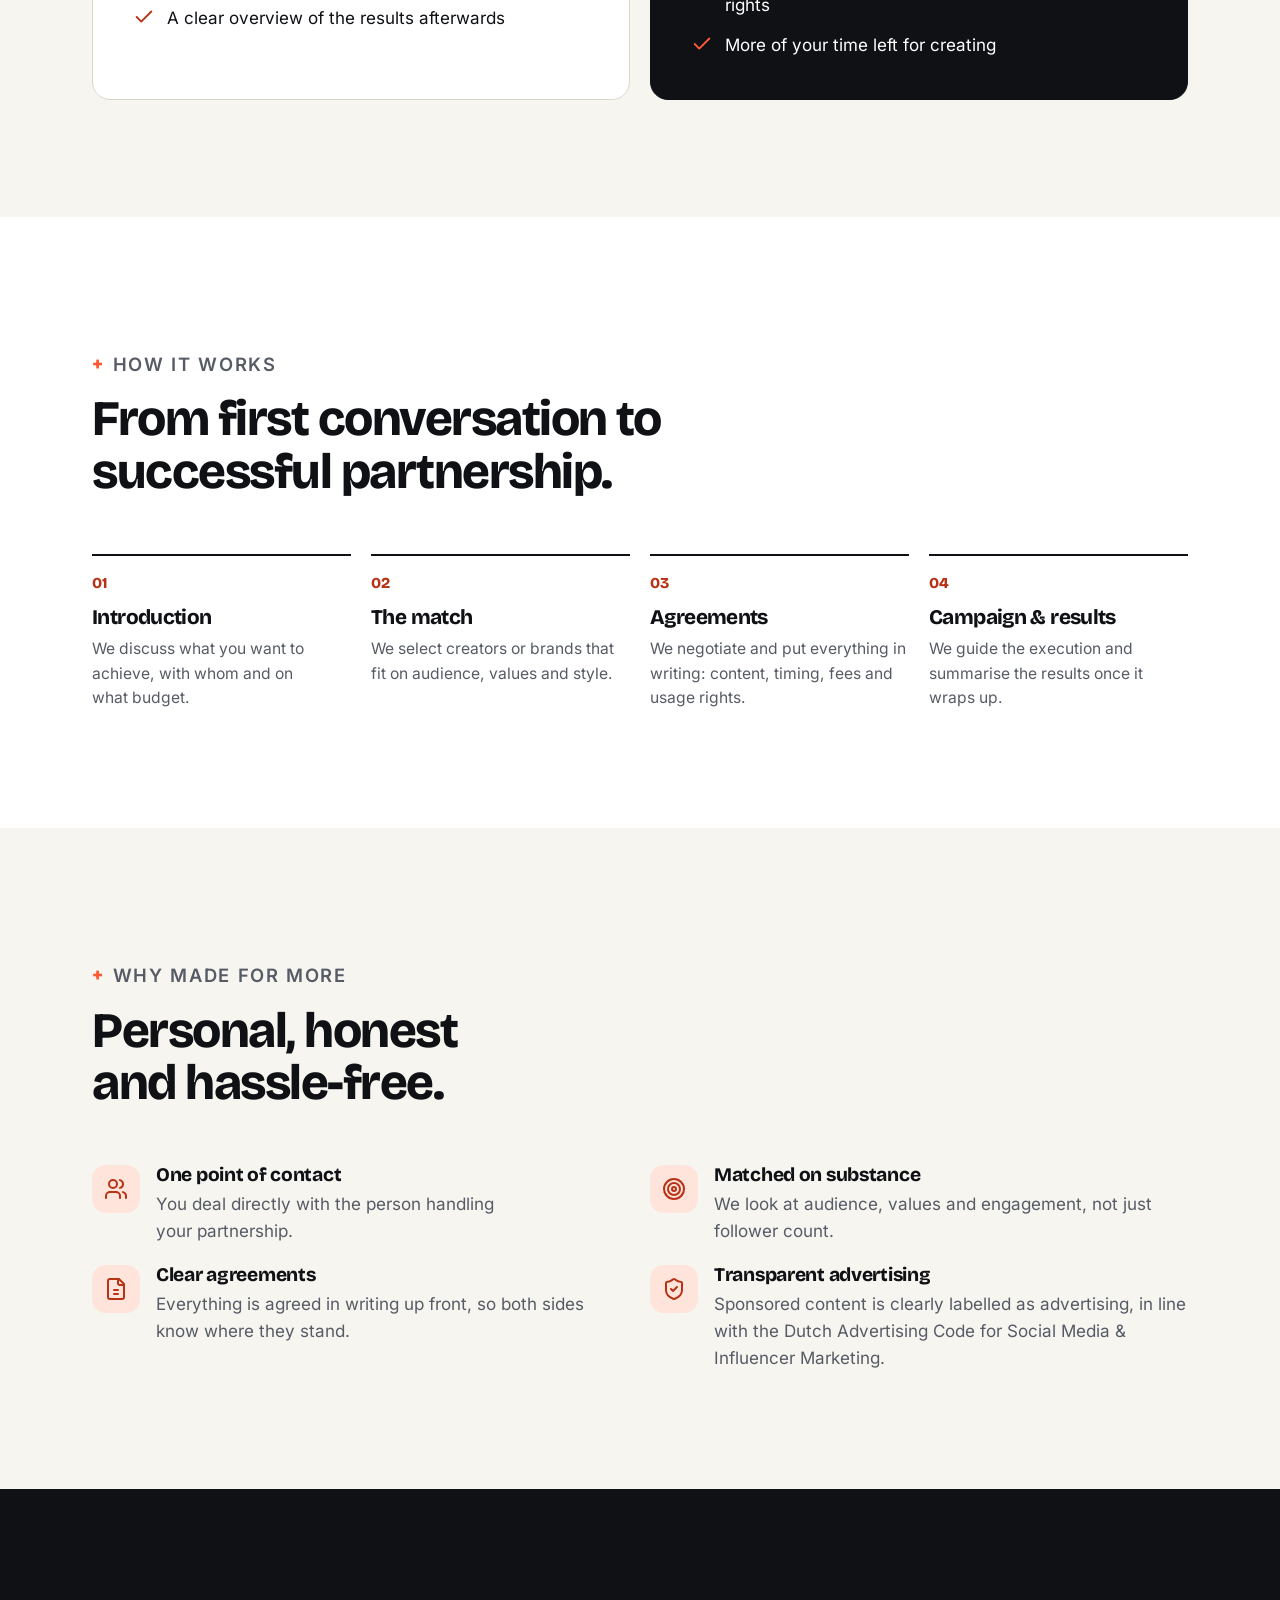
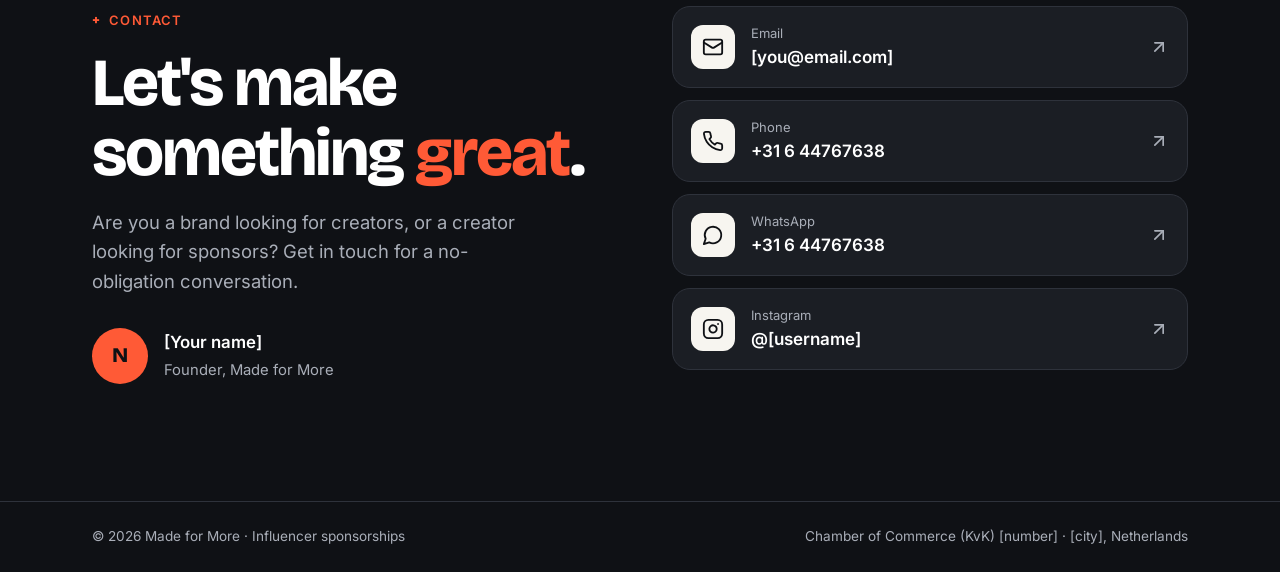
==== commit 2c7865f6: "Add phone and WhatsApp number Co-Authored-By: Claude Opus 5.5 <noreply@anthropic.com> Claude-Session" ====
--- a/made-for-more/site/index.html
+++ b/made-for-more/site/index.html
@@ -512,13 +512,13 @@
           <span class="channel__icon" aria-hidden="true"><svg viewBox="0 0 24 24" fill="none" stroke="currentColor" stroke-width="2" stroke-linecap="round" stroke-linejoin="round"><rect width="20" height="16" x="2" y="4" rx="2"/><path d="m22 7-8.97 5.7a1.94 1.94 0 0 1-2.06 0L2 7"/></svg></span>
           <span><small>Email</small><strong>[you@email.com]</strong></span>
           <svg class="channel__arrow" viewBox="0 0 24 24" fill="none" stroke="currentColor" stroke-width="2" stroke-linecap="round" stroke-linejoin="round" aria-hidden="true"><path d="M7 17 17 7"/><path d="M7 7h10v10"/></svg></a></li>
-        <li><a class="channel" href="tel:[phone number]">
+        <li><a class="channel" href="tel:+31644767638">
           <span class="channel__icon" aria-hidden="true"><svg viewBox="0 0 24 24" fill="none" stroke="currentColor" stroke-width="2" stroke-linecap="round" stroke-linejoin="round"><path d="M22 16.92v3a2 2 0 0 1-2.18 2 19.79 19.79 0 0 1-8.63-3.07 19.5 19.5 0 0 1-6-6 19.79 19.79 0 0 1-3.07-8.67A2 2 0 0 1 4.11 2h3a2 2 0 0 1 2 1.72 12.84 12.84 0 0 0 .7 2.81 2 2 0 0 1-.45 2.11L8.09 9.91a16 16 0 0 0 6 6l1.27-1.27a2 2 0 0 1 2.11-.45 12.84 12.84 0 0 0 2.81.7A2 2 0 0 1 22 16.92z"/></svg></span>
-          <span><small>Phone</small><strong>[phone number]</strong></span>
+          <span><small>Phone</small><strong>+31 6 44767638</strong></span>
           <svg class="channel__arrow" viewBox="0 0 24 24" fill="none" stroke="currentColor" stroke-width="2" stroke-linecap="round" stroke-linejoin="round" aria-hidden="true"><path d="M7 17 17 7"/><path d="M7 7h10v10"/></svg></a></li>
-        <li><a class="channel" href="https://wa.me/[number]" target="_blank" rel="noopener">
+        <li><a class="channel" href="https://wa.me/31644767638" target="_blank" rel="noopener">
           <span class="channel__icon" aria-hidden="true"><svg viewBox="0 0 24 24" fill="none" stroke="currentColor" stroke-width="2" stroke-linecap="round" stroke-linejoin="round"><path d="M7.9 20A9 9 0 1 0 4 16.1L2 22Z"/></svg></span>
-          <span><small>WhatsApp</small><strong>[phone number]</strong></span>
+          <span><small>WhatsApp</small><strong>+31 6 44767638</strong></span>
           <svg class="channel__arrow" viewBox="0 0 24 24" fill="none" stroke="currentColor" stroke-width="2" stroke-linecap="round" stroke-linejoin="round" aria-hidden="true"><path d="M7 17 17 7"/><path d="M7 7h10v10"/></svg></a></li>
         <li><a class="channel" href="https://www.instagram.com/[username]" target="_blank" rel="noopener">
           <span class="channel__icon" aria-hidden="true"><svg viewBox="0 0 24 24" fill="none" stroke="currentColor" stroke-width="2" stroke-linecap="round" stroke-linejoin="round"><rect width="20" height="20" x="2" y="2" rx="5"/><path d="M16 11.37A4 4 0 1 1 12.63 8 4 4 0 0 1 16 11.37z"/><path d="M17.5 6.5h.01"/></svg></span>
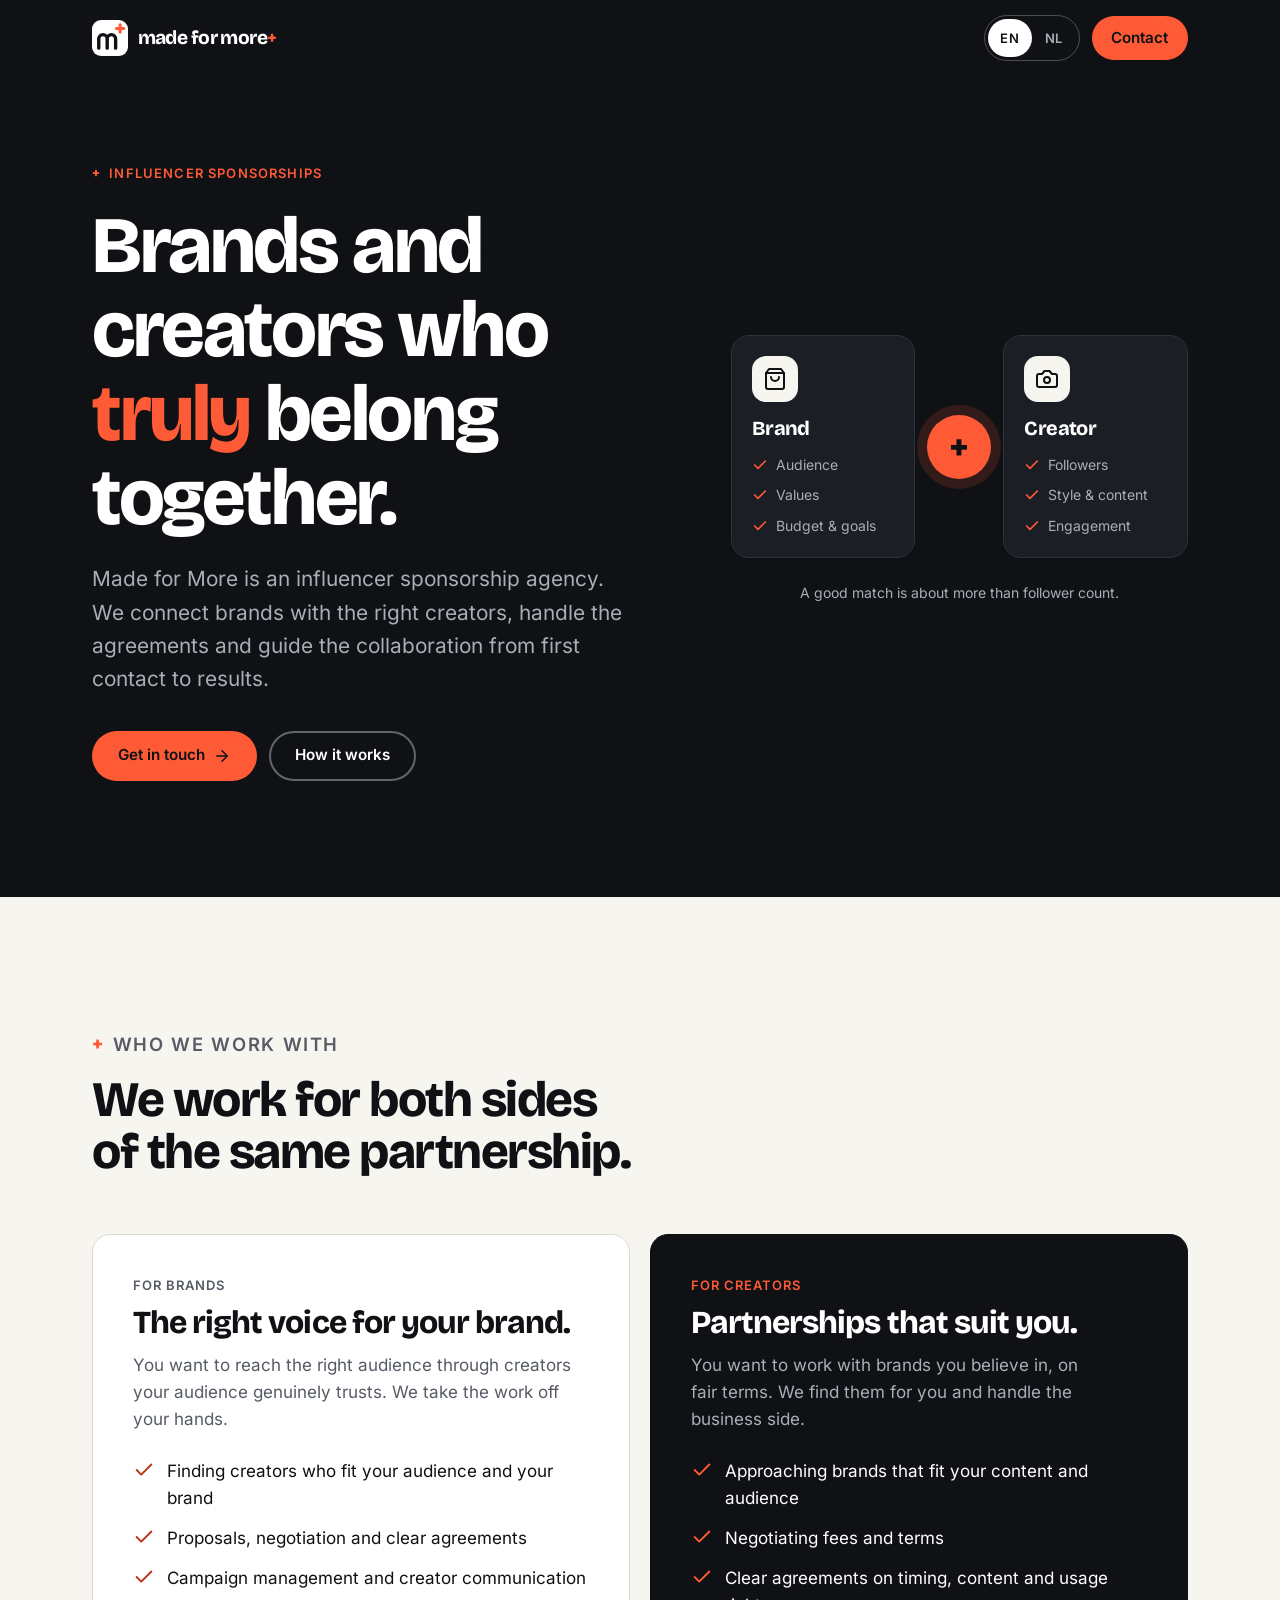
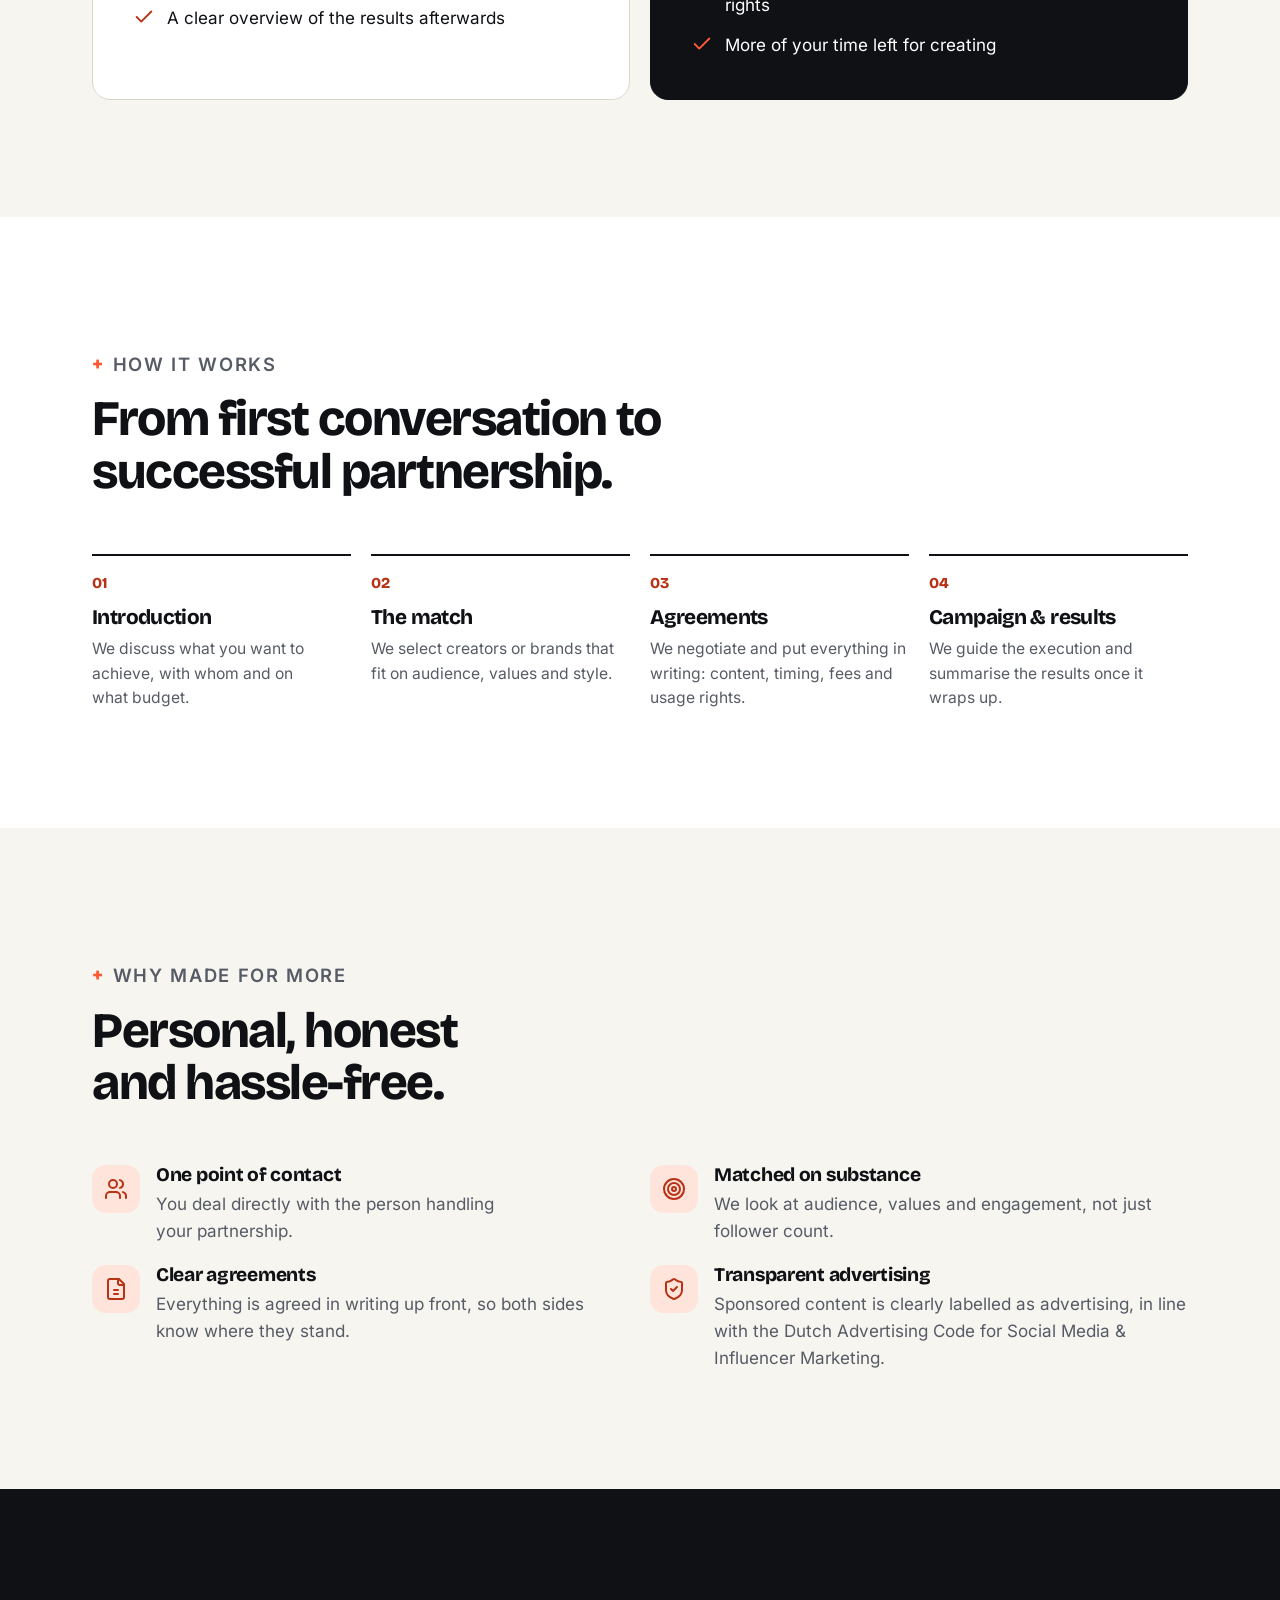
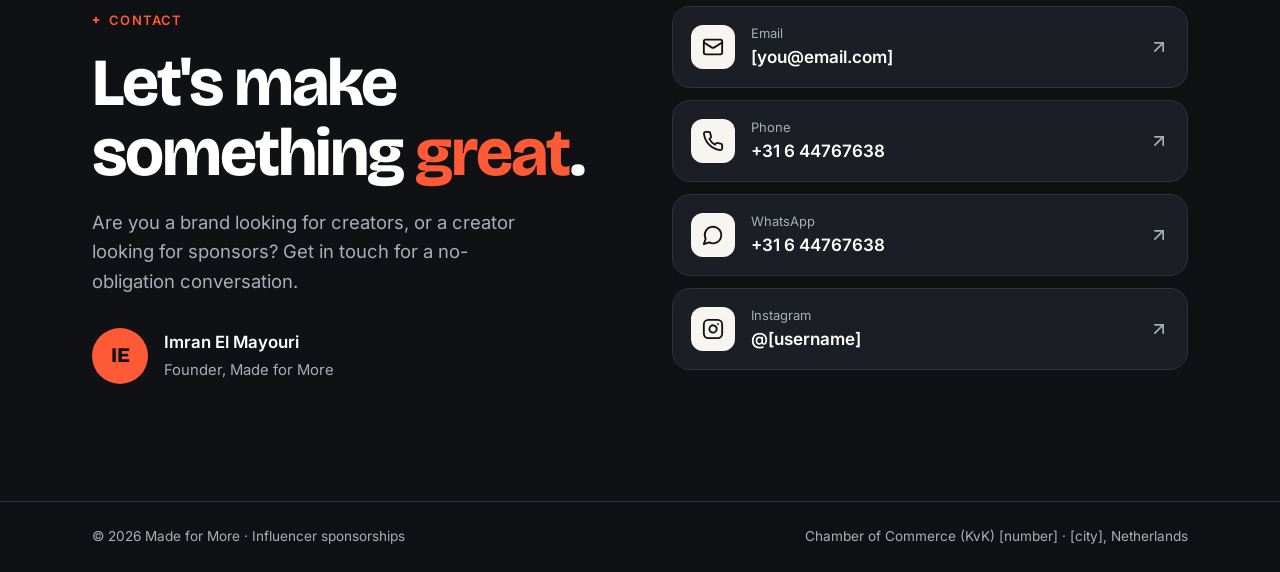
==== commit 3a79646b: "Add founder name Co-Authored-By: Claude Opus 5.5 <noreply@anthropic.com> Claude-Session: https://cla" ====
--- a/made-for-more/site/index.html
+++ b/made-for-more/site/index.html
@@ -42,6 +42,7 @@
    "logo": "https://www.madeformore.nl/assets/img/icon-512.png",
    "description": "Made for More is an influencer sponsorship agency. It connects brands with the right creators, handles the agreements and guides the collaboration from first contact to reporting.",
    "slogan": "Brands and creators who truly belong together.",
+   "founder": {"@type": "Person", "name": "Imran El Mayouri", "jobTitle": "Founder"},
    "areaServed": {"@type": "Country", "name": "Netherlands"},
    "knowsAbout": ["Influencer marketing", "Sponsorships", "Creator partnerships", "Influencer marketing advertising disclosure"]
   },
@@ -503,8 +504,8 @@
         <h2 id="contact-title">Let's make something <span>great</span>.</h2>
         <p class="contact__intro">Are you a brand looking for creators, or a creator looking for sponsors? Get in touch for a no-obligation conversation.</p>
         <div class="person">
-          <div class="person__avatar" aria-hidden="true">N</div>
-          <div><strong>[Your name]</strong><span>Founder, Made for More</span></div>
+          <div class="person__avatar" aria-hidden="true">IE</div>
+          <div><strong>Imran El Mayouri</strong><span>Founder, Made for More</span></div>
         </div>
       </div>
       <ul class="channels">
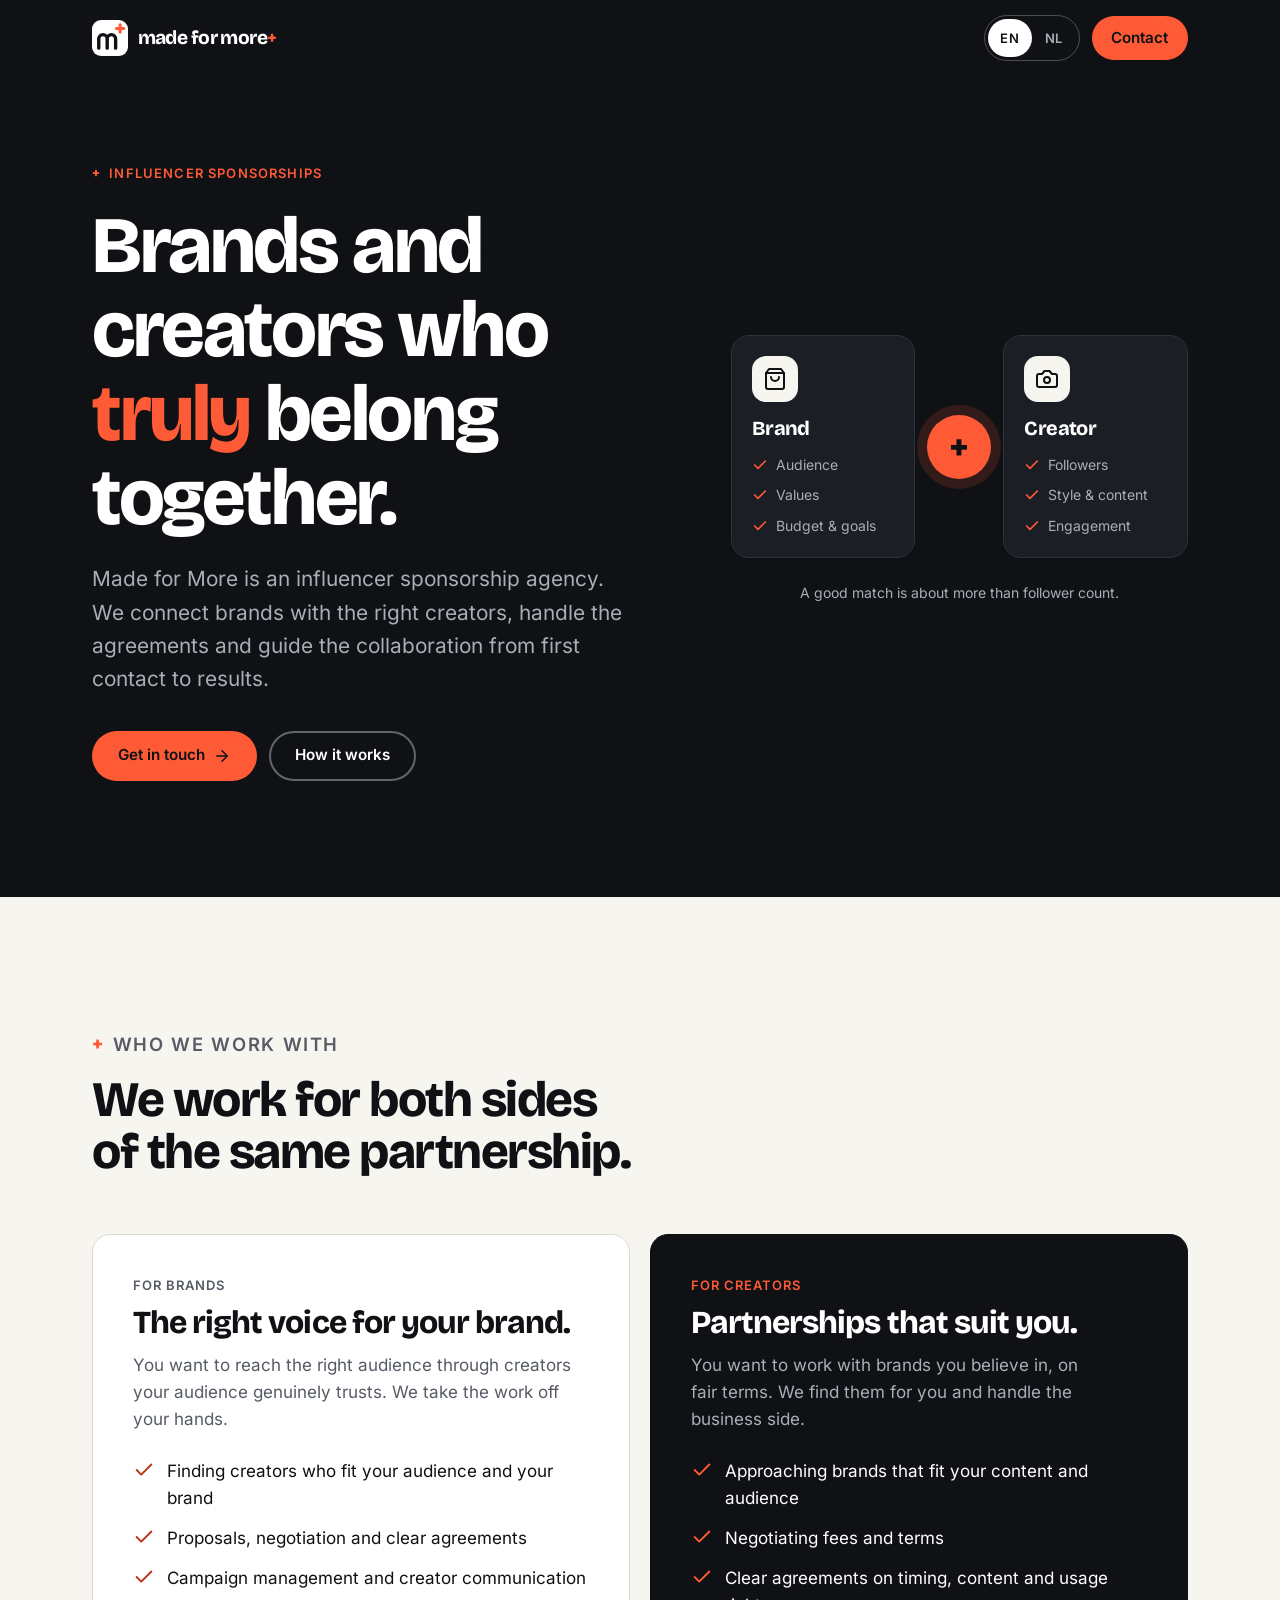
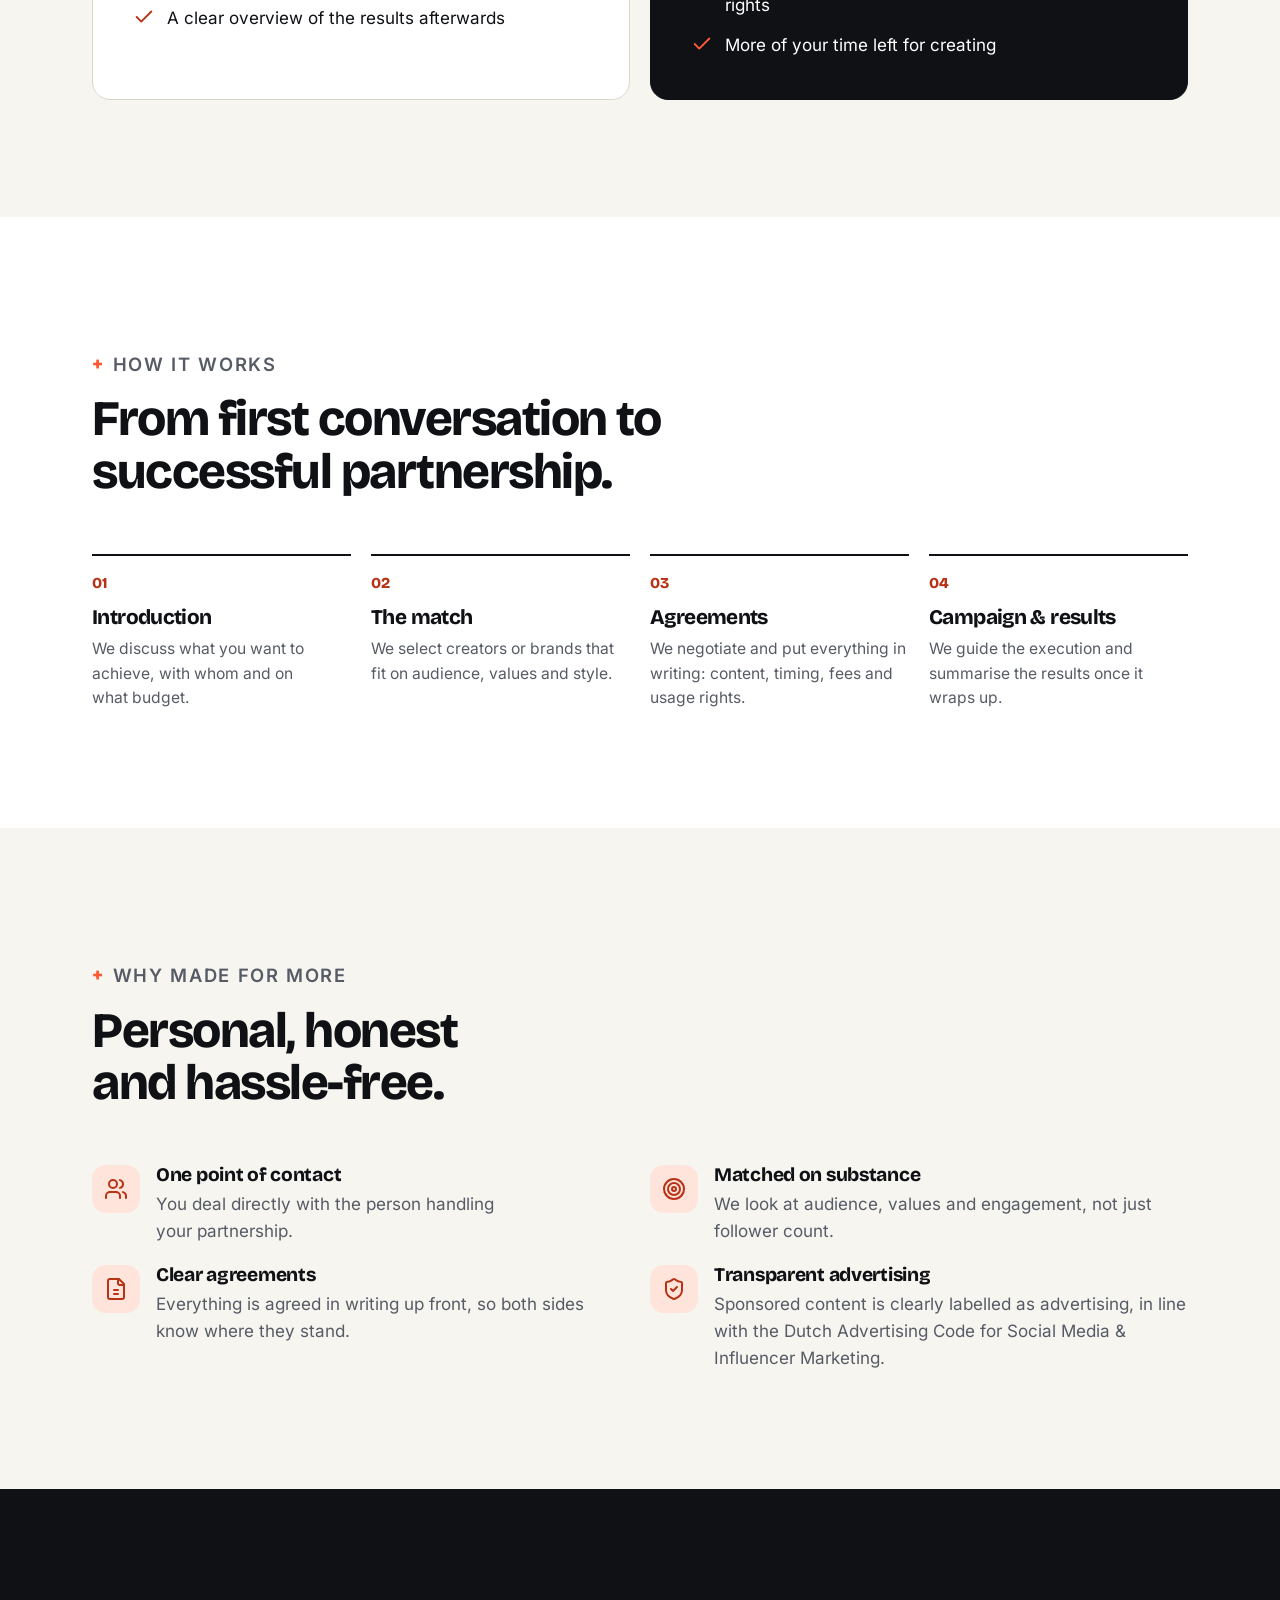
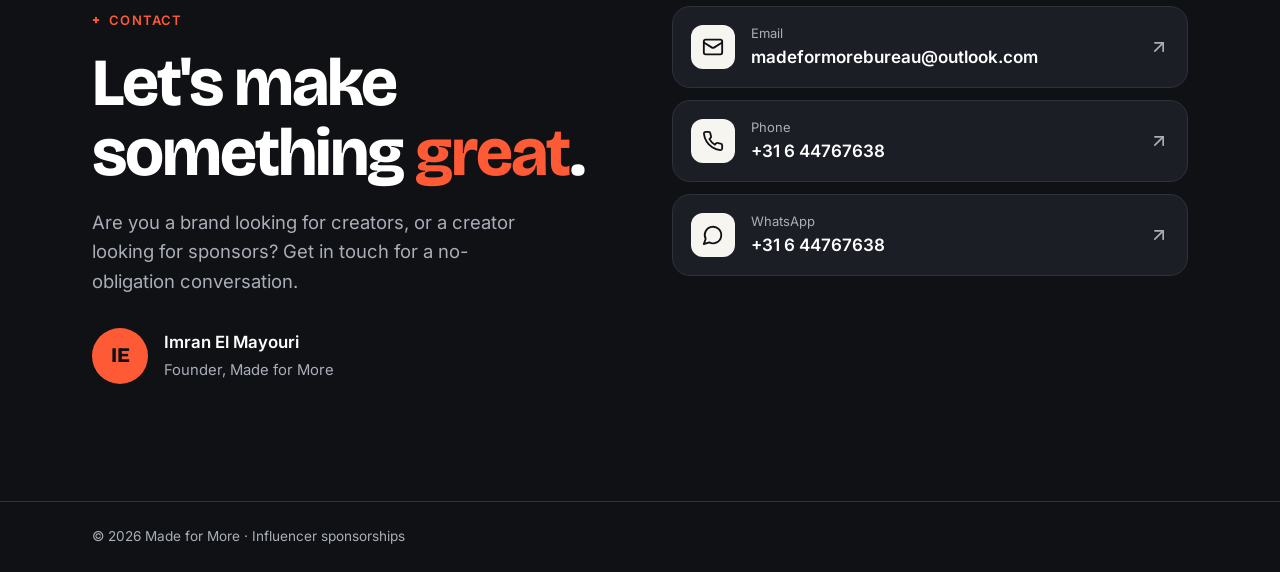
==== commit 98a8e473: "Add email address, remove unused contact placeholders Co-Authored-By: Claude Opus 5.5 <noreply@anthr" ====
--- a/made-for-more/site/index.html
+++ b/made-for-more/site/index.html
@@ -42,6 +42,8 @@
    "logo": "https://www.madeformore.nl/assets/img/icon-512.png",
    "description": "Made for More is an influencer sponsorship agency. It connects brands with the right creators, handles the agreements and guides the collaboration from first contact to reporting.",
    "slogan": "Brands and creators who truly belong together.",
+   "email": "madeformorebureau@outlook.com",
+   "telephone": "+31644767638",
    "founder": {"@type": "Person", "name": "Imran El Mayouri", "jobTitle": "Founder"},
    "areaServed": {"@type": "Country", "name": "Netherlands"},
    "knowsAbout": ["Influencer marketing", "Sponsorships", "Creator partnerships", "Influencer marketing advertising disclosure"]
@@ -509,9 +511,9 @@
         </div>
       </div>
       <ul class="channels">
-        <li><a class="channel" href="mailto:[you@email.com]">
+        <li><a class="channel" href="mailto:madeformorebureau@outlook.com">
           <span class="channel__icon" aria-hidden="true"><svg viewBox="0 0 24 24" fill="none" stroke="currentColor" stroke-width="2" stroke-linecap="round" stroke-linejoin="round"><rect width="20" height="16" x="2" y="4" rx="2"/><path d="m22 7-8.97 5.7a1.94 1.94 0 0 1-2.06 0L2 7"/></svg></span>
-          <span><small>Email</small><strong>[you@email.com]</strong></span>
+          <span><small>Email</small><strong>madeformorebureau@outlook.com</strong></span>
           <svg class="channel__arrow" viewBox="0 0 24 24" fill="none" stroke="currentColor" stroke-width="2" stroke-linecap="round" stroke-linejoin="round" aria-hidden="true"><path d="M7 17 17 7"/><path d="M7 7h10v10"/></svg></a></li>
         <li><a class="channel" href="tel:+31644767638">
           <span class="channel__icon" aria-hidden="true"><svg viewBox="0 0 24 24" fill="none" stroke="currentColor" stroke-width="2" stroke-linecap="round" stroke-linejoin="round"><path d="M22 16.92v3a2 2 0 0 1-2.18 2 19.79 19.79 0 0 1-8.63-3.07 19.5 19.5 0 0 1-6-6 19.79 19.79 0 0 1-3.07-8.67A2 2 0 0 1 4.11 2h3a2 2 0 0 1 2 1.72 12.84 12.84 0 0 0 .7 2.81 2 2 0 0 1-.45 2.11L8.09 9.91a16 16 0 0 0 6 6l1.27-1.27a2 2 0 0 1 2.11-.45 12.84 12.84 0 0 0 2.81.7A2 2 0 0 1 22 16.92z"/></svg></span>
@@ -521,10 +523,6 @@
           <span class="channel__icon" aria-hidden="true"><svg viewBox="0 0 24 24" fill="none" stroke="currentColor" stroke-width="2" stroke-linecap="round" stroke-linejoin="round"><path d="M7.9 20A9 9 0 1 0 4 16.1L2 22Z"/></svg></span>
           <span><small>WhatsApp</small><strong>+31 6 44767638</strong></span>
           <svg class="channel__arrow" viewBox="0 0 24 24" fill="none" stroke="currentColor" stroke-width="2" stroke-linecap="round" stroke-linejoin="round" aria-hidden="true"><path d="M7 17 17 7"/><path d="M7 7h10v10"/></svg></a></li>
-        <li><a class="channel" href="https://www.instagram.com/[username]" target="_blank" rel="noopener">
-          <span class="channel__icon" aria-hidden="true"><svg viewBox="0 0 24 24" fill="none" stroke="currentColor" stroke-width="2" stroke-linecap="round" stroke-linejoin="round"><rect width="20" height="20" x="2" y="2" rx="5"/><path d="M16 11.37A4 4 0 1 1 12.63 8 4 4 0 0 1 16 11.37z"/><path d="M17.5 6.5h.01"/></svg></span>
-          <span><small>Instagram</small><strong>@[username]</strong></span>
-          <svg class="channel__arrow" viewBox="0 0 24 24" fill="none" stroke="currentColor" stroke-width="2" stroke-linecap="round" stroke-linejoin="round" aria-hidden="true"><path d="M7 17 17 7"/><path d="M7 7h10v10"/></svg></a></li>
       </ul>
     </div>
   </section>
@@ -533,7 +531,6 @@
 <footer class="foot">
   <div class="wrap">
     <p>© 2026 Made for More · Influencer sponsorships</p>
-    <p>Chamber of Commerce (KvK) [number] · [city], Netherlands</p>
   </div>
 </footer>
 
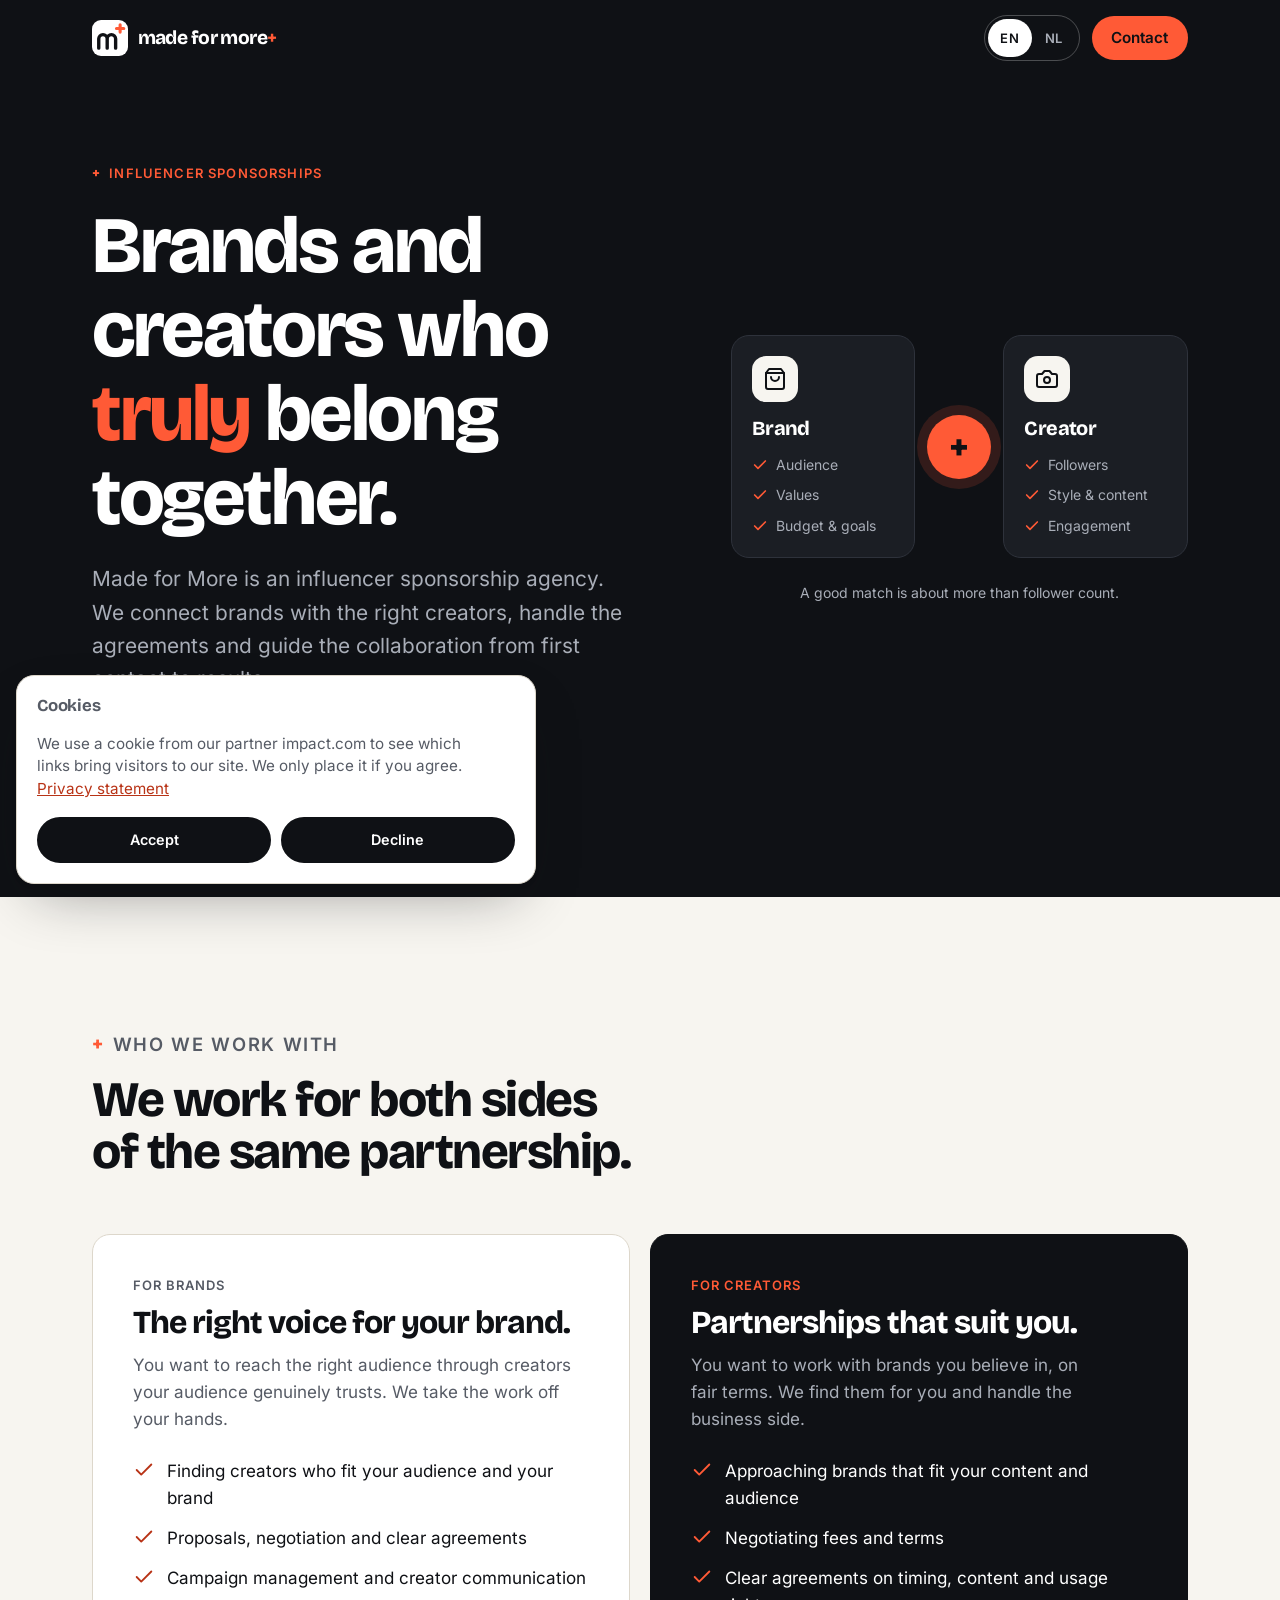
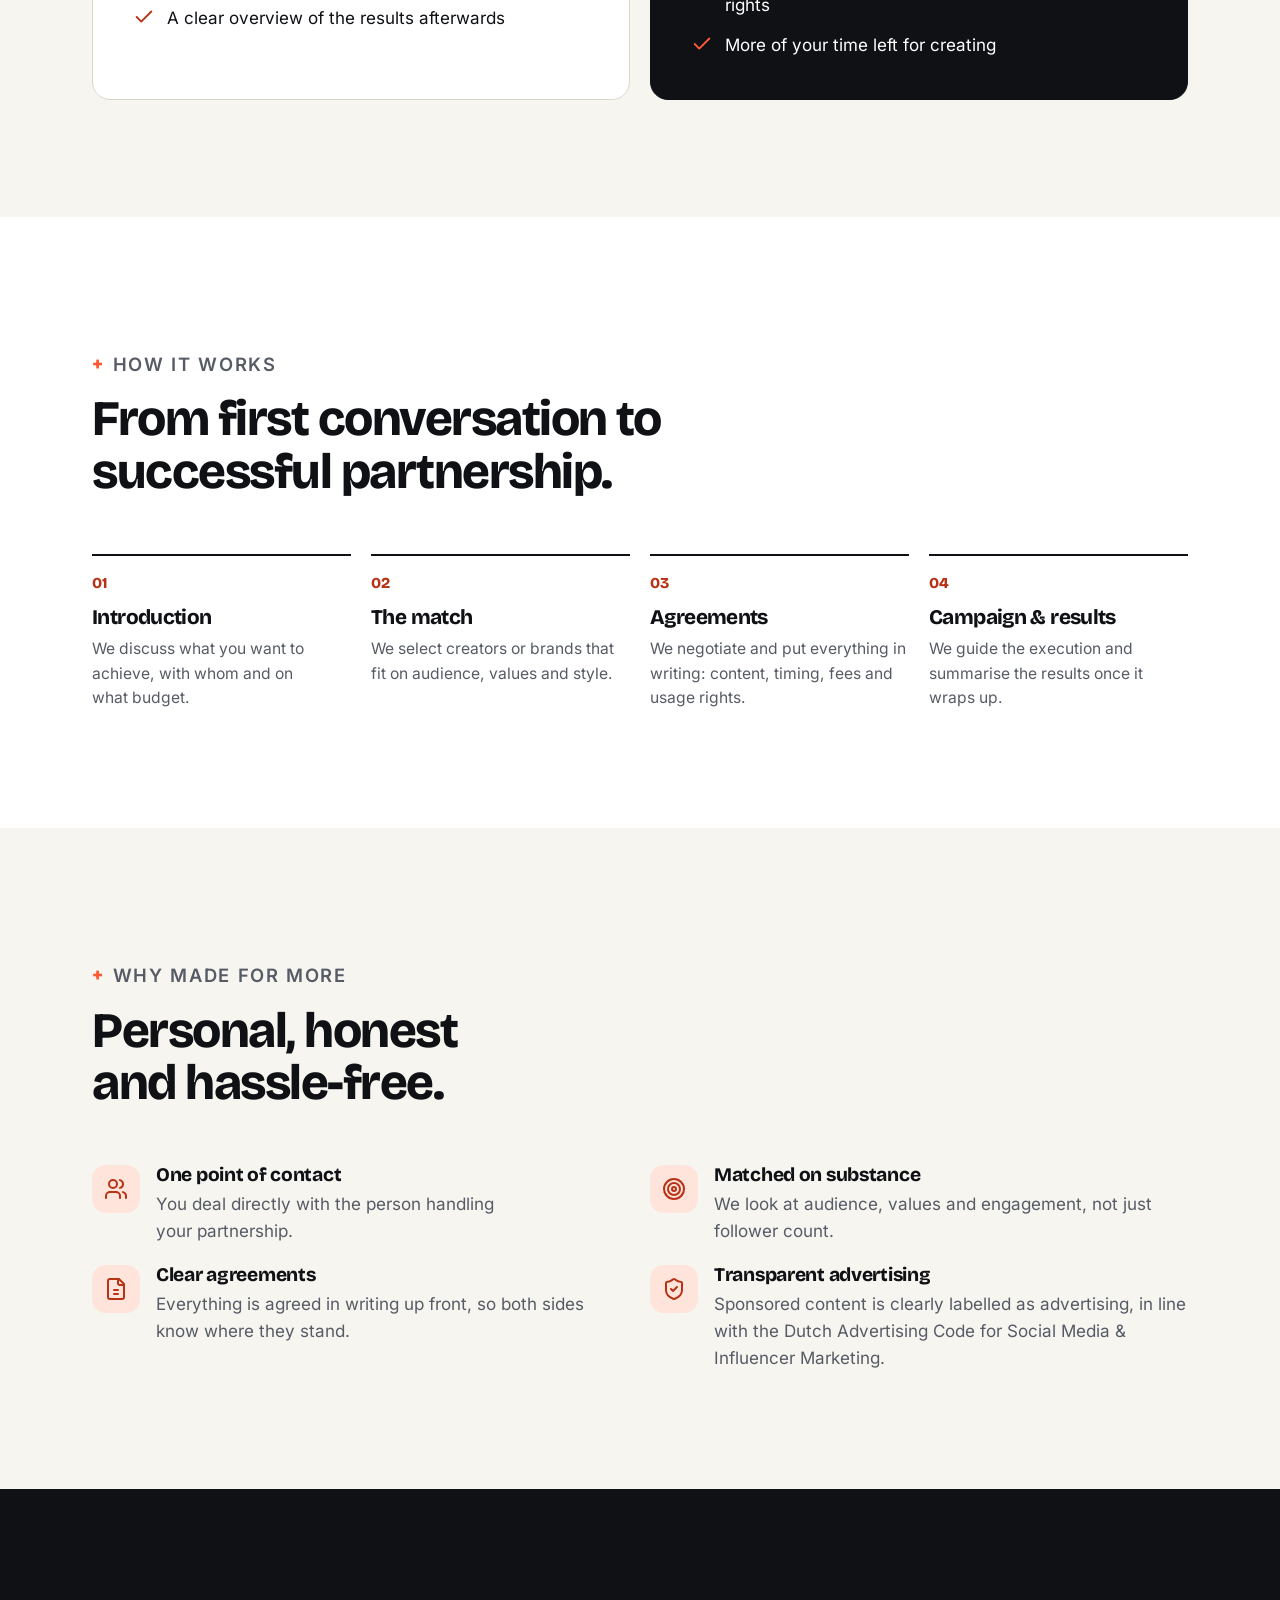
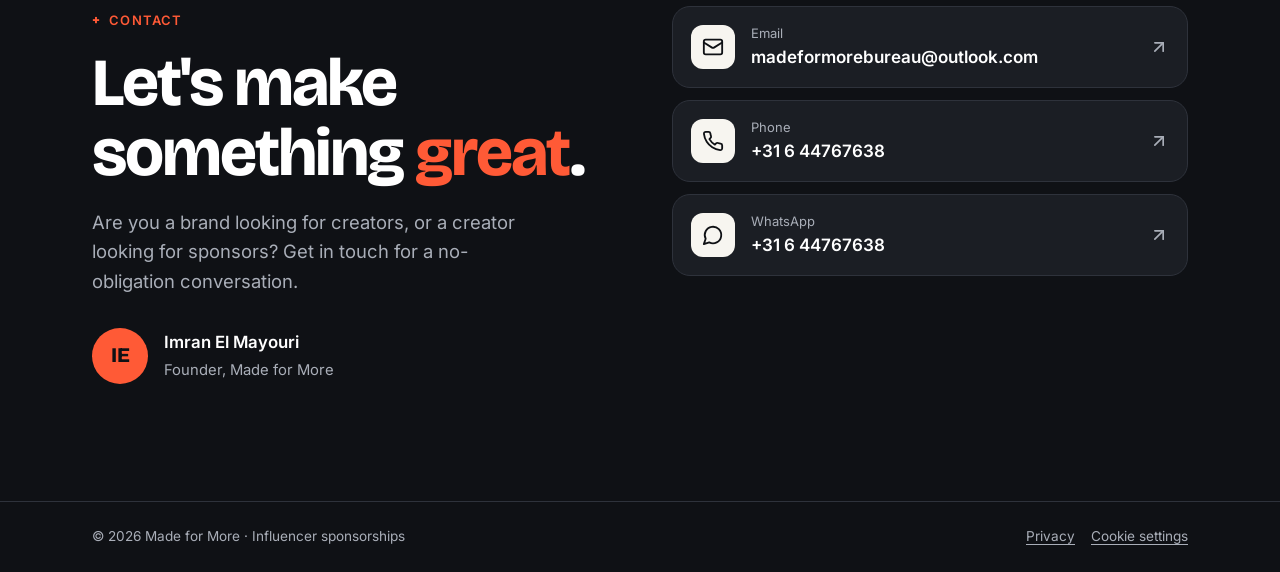
==== commit 03044e23: "Load impact.com only after cookie consent; add privacy statement (EN/NL) - Cookie banner in both lan" ====
--- a/made-for-more/site/index.html
+++ b/made-for-more/site/index.html
@@ -5,11 +5,12 @@
 <meta name="viewport" content="width=device-width, initial-scale=1">
 <title>Made for More | Influencer sponsorships for brands and creators</title>
 <meta name="description" content="Made for More connects brands with creators who are a genuine fit. We find the right match, handle the agreements and guide the collaboration.">
-<link rel="canonical" href="https://www.madeformore.nl/">
-<link rel="alternate" hreflang="en" href="https://www.madeformore.nl/">
-<link rel="alternate" hreflang="nl" href="https://www.madeformore.nl/nl/">
-<link rel="alternate" hreflang="x-default" href="https://www.madeformore.nl/">
+<link rel="canonical" href="https://www.madeformore.com/">
+<link rel="alternate" hreflang="en" href="https://www.madeformore.com/">
+<link rel="alternate" hreflang="nl" href="https://www.madeformore.com/nl/">
+<link rel="alternate" hreflang="x-default" href="https://www.madeformore.com/">
 <meta name="theme-color" content="#0F1115">
+<meta name='impact-site-verification' value='20eadfa2-4112-45ba-84ba-ee9b94e97a8c'>
 
 <meta property="og:type" content="website">
 <meta property="og:locale" content="en_US">
@@ -17,8 +18,8 @@
 <meta property="og:site_name" content="Made for More">
 <meta property="og:title" content="Made for More | Influencer sponsorships">
 <meta property="og:description" content="We connect brands with creators who are a genuine fit, and handle the rest.">
-<meta property="og:url" content="https://www.madeformore.nl/">
-<meta property="og:image" content="https://www.madeformore.nl/assets/img/og-image.png">
+<meta property="og:url" content="https://www.madeformore.com/">
+<meta property="og:image" content="https://www.madeformore.com/assets/img/og-image.png">
 <meta property="og:image:width" content="1200">
 <meta property="og:image:height" content="630">
 <meta name="twitter:card" content="summary_large_image">
@@ -29,6 +30,7 @@
 <link rel="manifest" href="site.webmanifest">
 <link rel="preload" href="assets/fonts/bricolage-grotesque-latin.woff2" as="font" type="font/woff2" crossorigin>
 <link rel="preload" href="assets/fonts/inter-latin.woff2" as="font" type="font/woff2" crossorigin>
+<link rel="stylesheet" href="assets/css/consent.css">
 
 <script type="application/ld+json">
 {
@@ -36,10 +38,10 @@
  "@graph": [
   {
    "@type": ["Organization", "ProfessionalService"],
-   "@id": "https://www.madeformore.nl/#organization",
+   "@id": "https://www.madeformore.com/#organization",
    "name": "Made for More",
-   "url": "https://www.madeformore.nl/",
-   "logo": "https://www.madeformore.nl/assets/img/icon-512.png",
+   "url": "https://www.madeformore.com/",
+   "logo": "https://www.madeformore.com/assets/img/icon-512.png",
    "description": "Made for More is an influencer sponsorship agency. It connects brands with the right creators, handles the agreements and guides the collaboration from first contact to reporting.",
    "slogan": "Brands and creators who truly belong together.",
    "email": "madeformorebureau@outlook.com",
@@ -50,11 +52,11 @@
   },
   {
    "@type": "WebSite",
-   "@id": "https://www.madeformore.nl/#website",
-   "url": "https://www.madeformore.nl/",
+   "@id": "https://www.madeformore.com/#website",
+   "url": "https://www.madeformore.com/",
    "name": "Made for More",
    "inLanguage": "en",
-   "publisher": {"@id": "https://www.madeformore.nl/#organization"}
+   "publisher": {"@id": "https://www.madeformore.com/#organization"}
   }
  ]
 }
@@ -531,8 +533,19 @@
 <footer class="foot">
   <div class="wrap">
     <p>© 2026 Made for More · Influencer sponsorships</p>
+    <p class="foot__links"><a href="privacy/">Privacy</a><button type="button" data-cookie-settings>Cookie settings</button></p>
   </div>
 </footer>
 
+
+<div class="cookie" id="cookie-banner" role="region" aria-label="Cookie consent" hidden>
+  <p class="cookie__title">Cookies</p>
+  <p>We use a cookie from our partner impact.com to see which links bring visitors to our site. We only place it if you agree. <a href="privacy/">Privacy statement</a></p>
+  <div class="cookie__actions">
+    <button class="cookie__btn" type="button" id="cookie-accept">Accept</button>
+    <button class="cookie__btn" type="button" id="cookie-decline">Decline</button>
+  </div>
+</div>
+<script src="assets/js/consent.js" defer></script>
 </body>
 </html>
--- a/made-for-more/site/assets/css/consent.css
+++ b/made-for-more/site/assets/css/consent.css
@@ -0,0 +1,49 @@
+/* Cookie banner + footer links. Uses the colour tokens defined on each page. */
+.cookie {
+  position: fixed;
+  z-index: 100;
+  left: 16px;
+  right: 16px;
+  bottom: calc(16px + env(safe-area-inset-bottom, 0px));
+  max-width: 520px;
+  display: grid;
+  gap: 1rem;
+  padding: 1.25rem;
+  background: var(--white);
+  color: var(--ink);
+  border: 1px solid var(--line);
+  border-radius: 18px;
+  box-shadow: 0 2px 4px rgb(15 17 21 / 0.08), 0 24px 60px -20px rgb(15 17 21 / 0.45);
+  font: 400 0.95rem/1.5 var(--font-body);
+}
+.cookie[hidden] { display: none; }
+.cookie__title { font: 700 1.05rem/1.2 var(--font-display); letter-spacing: -0.01em; margin: 0; }
+.cookie p { margin: 0; color: var(--muted); }
+.cookie a { color: var(--accent-ink); }
+.cookie__actions { display: flex; flex-wrap: wrap; gap: 0.6rem; }
+.cookie__btn {
+  flex: 1 1 110px;
+  min-height: 46px;
+  padding: 0.6rem 1.1rem;
+  border-radius: 999px;
+  border: 2px solid var(--ink);
+  background: var(--ink);
+  color: var(--white);
+  font: 600 0.9rem/1.2 var(--font-body);
+  cursor: pointer;
+}
+.cookie__btn:hover { background: var(--ink-2); }
+.cookie__btn:focus-visible { outline: 3px solid var(--accent); outline-offset: 3px; }
+
+.foot__links { display: flex; flex-wrap: wrap; gap: 1rem; }
+.foot__links a, .foot__links button {
+  color: var(--muted-dark);
+  background: none;
+  border: 0;
+  padding: 0;
+  font: inherit;
+  text-decoration: underline;
+  text-underline-offset: 0.2em;
+  cursor: pointer;
+}
+.foot__links a:hover, .foot__links button:hover { color: var(--white); }
